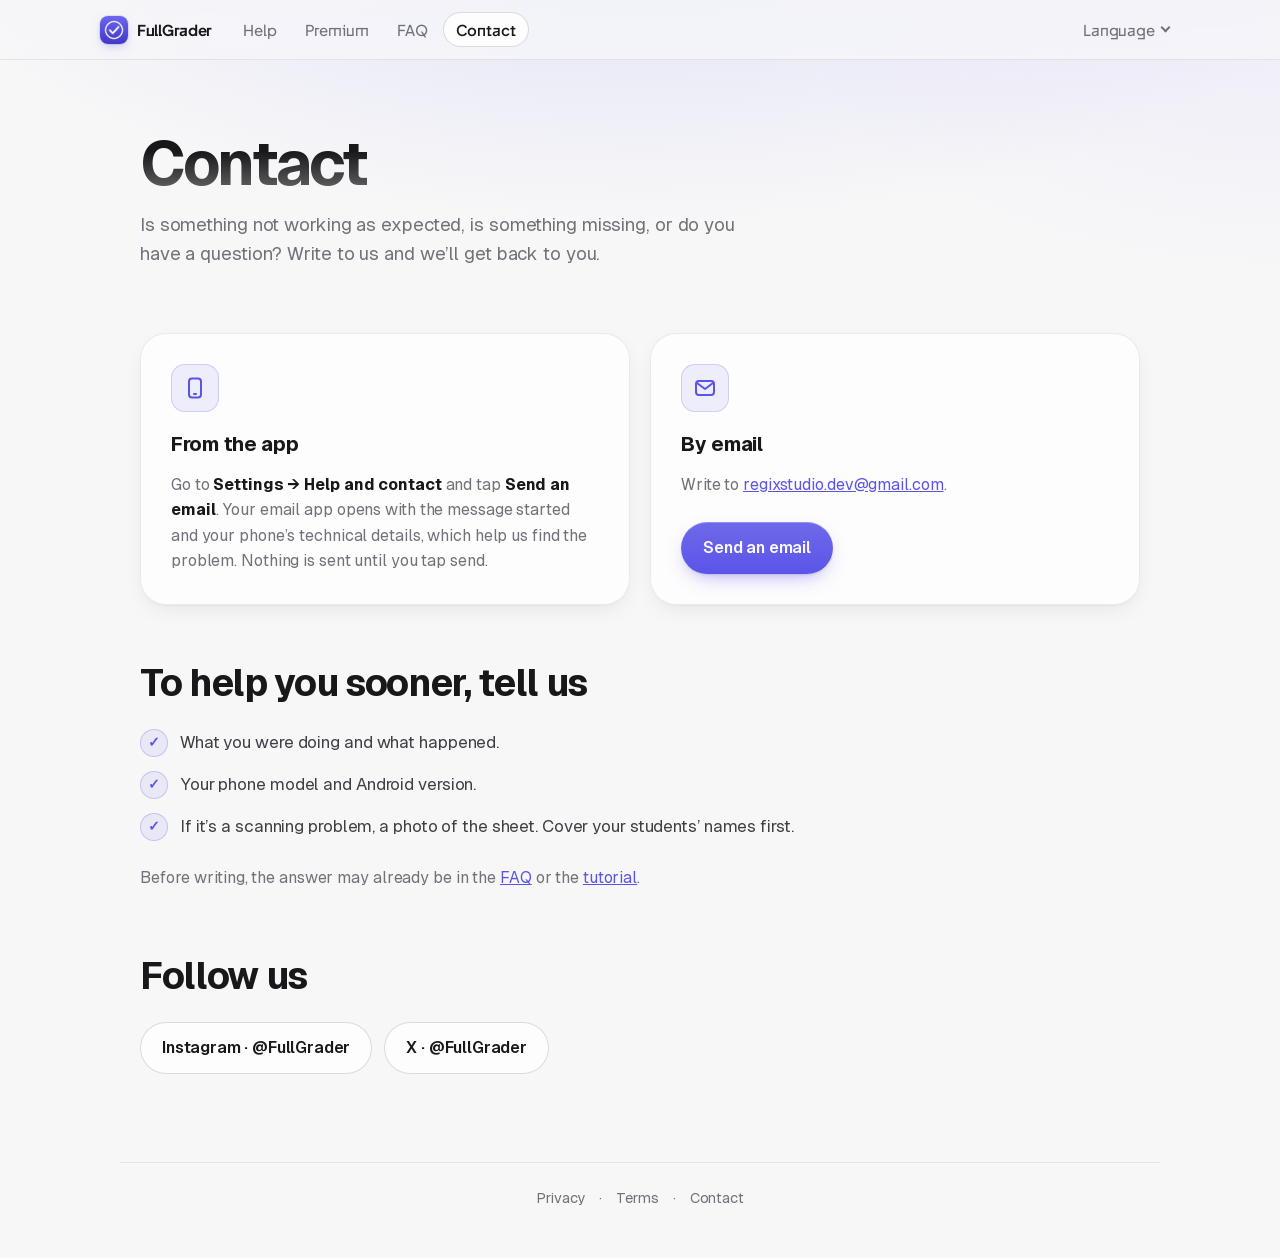
==== contact/index.html @ a2c00b46 "Barra: páginas visibles y Menú en móvil Co-Authored-By: Claude Opus 5.5 <noreply@anthropic.com> Clau" ====
<!DOCTYPE html>
<html lang="es">
<head>
<meta charset="utf-8">
<meta http-equiv="Content-Security-Policy" content="default-src 'self'; script-src 'self' 'unsafe-inline' https://static.cloudflareinsights.com; connect-src 'self' https://cloudflareinsights.com; img-src 'self' data:; style-src 'self' 'unsafe-inline'; font-src 'self'; object-src 'none'; base-uri 'self'; form-action 'none'">
<meta name="referrer" content="strict-origin-when-cross-origin">
<meta name="viewport" content="width=device-width, initial-scale=1">
<title>Contacto · FullGrader</title>
<meta name="description" content="Cómo contactar con FullGrader para dudas, problemas o sugerencias.">
<link rel="icon" href="../favicon.ico" sizes="16x16 32x32">
<link rel="icon" href="../favicon-96.png" type="image/png" sizes="96x96">
<link rel="icon" href="../favicon-192.png" type="image/png" sizes="192x192">
<link rel="apple-touch-icon" href="../icon.png">
<link rel="stylesheet" href="../topbar.css">
<link rel="stylesheet" href="../site.css">
<link rel="stylesheet" href="../page.css">
<link rel="stylesheet" href="../ds.css?v=20261023d">
</head>
<body data-page="contact" data-root="../">
<div class="topbar">
  <div class="topbar-row">
    <a class="brand" href="/" data-back><img src="../icon.png" alt="" width="28" height="28"><span class="brand-name">FullGrader</span></a>
    <label class="tb-seg tb-lang"><span data-pageword>Contacto</span><span class="tb-arrow" aria-hidden="true"></span><select id="pageSelect" aria-label="Páginas"></select></label>
    <label class="tb-seg tb-lang"><span data-langword>Idioma</span><span class="tb-arrow" aria-hidden="true"></span><select id="langSelect" aria-label="Idioma"><option value="es">Español</option><option value="ca">Català</option><option value="gl">Galego</option><option value="eu">Euskara</option><option value="en">English</option><option value="de">Deutsch</option><option value="fr">Français</option><option value="it">Italiano</option><option value="pt">Português</option></select></label>
  </div>
</div>
<main>
  <div data-lang="es">
    <section class="band"><h1>Contacto</h1><p class="sub">¿Algo no funciona como esperabas, echas en falta alguna cosa o tienes una duda? Escríbenos y te contestamos.</p></section>
    <div class="ways">
      <div class="way"><span class="ico"><svg width="24" height="24" viewBox="0 0 24 24" fill="none" stroke="currentColor" stroke-width="2" stroke-linecap="round" stroke-linejoin="round"><rect x="6" y="2.5" width="12" height="19" rx="3"/><path d="M11 18h2"/></svg></span><h3>Desde la app</h3><p>Ve a <b>Ajustes → Ayuda y contacto</b> y toca <b>Escribir un correo</b>. Se abre tu correo con el mensaje empezado y con los datos técnicos de tu móvil, que nos ayudan a encontrar el problema. No se envía nada hasta que tú le des a enviar.</p></div>
      <div class="way"><span class="ico"><svg width="24" height="24" viewBox="0 0 24 24" fill="none" stroke="currentColor" stroke-width="2" stroke-linecap="round" stroke-linejoin="round"><rect x="3" y="5" width="18" height="14" rx="3"/><path d="m4 7 8 6 8-6"/></svg></span><h3>Por correo</h3><p>Escríbenos a <a href="mailto:regixstudio.dev@gmail.com">regixstudio.dev@gmail.com</a>.</p><a class="btn" href="mailto:regixstudio.dev@gmail.com">Escribir un correo</a></div>
    </div>
    <section><h2 class="s-h2">Para ayudarte antes, cuéntanos</h2><ul class="checklist"><li><span>Qué estabas haciendo y qué ha pasado.</span></li><li><span>El modelo de tu móvil y la versión de Android.</span></li><li><span>Si es un problema al escanear, una foto de la hoja. Tapa antes los nombres de tus alumnos.</span></li></ul><p class="note">Antes de escribir, puede que la respuesta ya esté en las <a href="../faq/">preguntas frecuentes</a> o en el <a href="../help/">tutorial</a>.</p></section>
    <section><h2 class="s-h2">Síguenos en redes</h2>
    <div class="social"><a class="btn ghost" href="https://www.instagram.com/FullGrader/" target="_blank" rel="noopener">Instagram · @FullGrader</a><a class="btn ghost" href="https://x.com/FullGrader" target="_blank" rel="noopener">X · @FullGrader</a></div></section>
  </div>
  <div data-lang="ca" hidden>
    <section class="band"><h1>Contacte</h1><p class="sub">Alguna cosa no funciona com esperaves, trobes a faltar alguna funció o tens un dubte? Escriu-nos i et contestarem.</p></section>
    <div class="ways">
      <div class="way"><span class="ico"><svg width="24" height="24" viewBox="0 0 24 24" fill="none" stroke="currentColor" stroke-width="2" stroke-linecap="round" stroke-linejoin="round"><rect x="6" y="2.5" width="12" height="19" rx="3"/><path d="M11 18h2"/></svg></span><h3>Des de l’app</h3><p>Ves a <b>Ajustos → Ajuda i contacte</b> i toca <b>Escriu-nos un correu</b>. S’obre el teu correu amb el missatge començat i amb les dades tècniques del mòbil, que ens ajuden a trobar el problema. No s’envia res fins que tu li donis a enviar.</p></div>
      <div class="way"><span class="ico"><svg width="24" height="24" viewBox="0 0 24 24" fill="none" stroke="currentColor" stroke-width="2" stroke-linecap="round" stroke-linejoin="round"><rect x="3" y="5" width="18" height="14" rx="3"/><path d="m4 7 8 6 8-6"/></svg></span><h3>Per correu</h3><p>Escriu-nos a <a href="mailto:regixstudio.dev@gmail.com">regixstudio.dev@gmail.com</a>.</p><a class="btn" href="mailto:regixstudio.dev@gmail.com">Escriu-nos un correu</a></div>
    </div>
    <section><h2 class="s-h2">Per ajudar-te abans, explica’ns</h2><ul class="checklist"><li><span>Què estaves fent i què ha passat.</span></li><li><span>El model del mòbil i la versió d’Android.</span></li><li><span>Si és un problema en escanejar, una foto del full. Abans, tapa els noms dels alumnes.</span></li></ul><p class="note">Abans d’escriure, potser la resposta ja és a les <a href="../faq/">preguntes freqüents</a> o al <a href="../help/">tutorial</a>.</p></section>
    <section><h2 class="s-h2">Segueix-nos a les xarxes</h2>
    <div class="social"><a class="btn ghost" href="https://www.instagram.com/FullGrader/" target="_blank" rel="noopener">Instagram · @FullGrader</a><a class="btn ghost" href="https://x.com/FullGrader" target="_blank" rel="noopener">X · @FullGrader</a></div></section>
  </div>
  <div data-lang="gl" hidden>
    <section class="band"><h1>Contacto</h1><p class="sub">Algo non funciona como esperabas, botas en falta algunha cousa ou tes unha dúbida? Escríbenos e contestámosche.</p></section>
    <div class="ways">
      <div class="way"><span class="ico"><svg width="24" height="24" viewBox="0 0 24 24" fill="none" stroke="currentColor" stroke-width="2" stroke-linecap="round" stroke-linejoin="round"><rect x="6" y="2.5" width="12" height="19" rx="3"/><path d="M11 18h2"/></svg></span><h3>Desde a app</h3><p>Vai a <b>Axustes → Axuda e contacto</b> e toca <b>Escribir un correo</b>. Ábrese o teu correo coa mensaxe comezada e cos datos técnicos do teu móbil, que nos axudan a atopar o problema. Non se envía nada ata que ti lle deas a enviar.</p></div>
      <div class="way"><span class="ico"><svg width="24" height="24" viewBox="0 0 24 24" fill="none" stroke="currentColor" stroke-width="2" stroke-linecap="round" stroke-linejoin="round"><rect x="3" y="5" width="18" height="14" rx="3"/><path d="m4 7 8 6 8-6"/></svg></span><h3>Por correo</h3><p>Escríbenos a <a href="mailto:regixstudio.dev@gmail.com">regixstudio.dev@gmail.com</a>.</p><a class="btn" href="mailto:regixstudio.dev@gmail.com">Escribir un correo</a></div>
    </div>
    <section><h2 class="s-h2">Para axudarche antes, cóntanos</h2><ul class="checklist"><li><span>Que estabas facendo e que pasou.</span></li><li><span>O modelo do teu móbil e a versión de Android.</span></li><li><span>Se é un problema ao escanear, unha foto da folla. Tapa antes os nomes do teu alumnado.</span></li></ul><p class="note">Antes de escribir, quizais a resposta xa estea nas <a href="../faq/">preguntas frecuentes</a> ou no <a href="../help/">titorial</a>.</p></section>
    <section><h2 class="s-h2">Síguenos nas redes</h2>
    <div class="social"><a class="btn ghost" href="https://www.instagram.com/FullGrader/" target="_blank" rel="noopener">Instagram · @FullGrader</a><a class="btn ghost" href="https://x.com/FullGrader" target="_blank" rel="noopener">X · @FullGrader</a></div></section>
  </div>
  <div data-lang="eu" hidden>
    <section class="band"><h1>Harremanetarako</h1><p class="sub">Zerbait ez dabil espero bezala, zerbait faltan botatzen duzu edo zalantzaren bat duzu? Idatzi iezaguzu eta erantzungo dizugu.</p></section>
    <div class="ways">
      <div class="way"><span class="ico"><svg width="24" height="24" viewBox="0 0 24 24" fill="none" stroke="currentColor" stroke-width="2" stroke-linecap="round" stroke-linejoin="round"><rect x="6" y="2.5" width="12" height="19" rx="3"/><path d="M11 18h2"/></svg></span><h3>Aplikaziotik</h3><p>Joan <b>Ezarpenak → Laguntza eta harremana</b> atalera eta sakatu <b>Mezua idatzi</b>. Zure posta irekiko da, mezua hasita eta zure mugikorraren datu teknikoekin, arazoa aurkitzen laguntzen digutenak. Ez da ezer bidaltzen zuk bidali sakatu arte.</p></div>
      <div class="way"><span class="ico"><svg width="24" height="24" viewBox="0 0 24 24" fill="none" stroke="currentColor" stroke-width="2" stroke-linecap="round" stroke-linejoin="round"><rect x="3" y="5" width="18" height="14" rx="3"/><path d="m4 7 8 6 8-6"/></svg></span><h3>Posta bidez</h3><p>Idatzi helbide honetara: <a href="mailto:regixstudio.dev@gmail.com">regixstudio.dev@gmail.com</a>.</p><a class="btn" href="mailto:regixstudio.dev@gmail.com">Mezua idatzi</a></div>
    </div>
    <section><h2 class="s-h2">Lehenago laguntzeko, kontaiguzu</h2><ul class="checklist"><li><span>Zer egiten ari zinen eta zer gertatu den.</span></li><li><span>Zure mugikorraren modeloa eta Android bertsioa.</span></li><li><span>Eskaneatzean gertatzen bada, orriaren argazki bat. Aurretik, estali ikasleen izenak.</span></li></ul><p class="note">Idatzi aurretik, agian erantzuna <a href="../faq/">ohiko galderetan</a> edo <a href="../help/">tutorialean</a> dago jada.</p></section>
    <section><h2 class="s-h2">Jarraitu gaitzazu sareetan</h2>
    <div class="social"><a class="btn ghost" href="https://www.instagram.com/FullGrader/" target="_blank" rel="noopener">Instagram · @FullGrader</a><a class="btn ghost" href="https://x.com/FullGrader" target="_blank" rel="noopener">X · @FullGrader</a></div></section>
  </div>
  <div data-lang="en" hidden>
    <section class="band"><h1>Contact</h1><p class="sub">Is something not working as expected, is something missing, or do you have a question? Write to us and we’ll get back to you.</p></section>
    <div class="ways">
      <div class="way"><span class="ico"><svg width="24" height="24" viewBox="0 0 24 24" fill="none" stroke="currentColor" stroke-width="2" stroke-linecap="round" stroke-linejoin="round"><rect x="6" y="2.5" width="12" height="19" rx="3"/><path d="M11 18h2"/></svg></span><h3>From the app</h3><p>Go to <b>Settings → Help and contact</b> and tap <b>Send an email</b>. Your email app opens with the message started and your phone’s technical details, which help us find the problem. Nothing is sent until you tap send.</p></div>
      <div class="way"><span class="ico"><svg width="24" height="24" viewBox="0 0 24 24" fill="none" stroke="currentColor" stroke-width="2" stroke-linecap="round" stroke-linejoin="round"><rect x="3" y="5" width="18" height="14" rx="3"/><path d="m4 7 8 6 8-6"/></svg></span><h3>By email</h3><p>Write to <a href="mailto:regixstudio.dev@gmail.com">regixstudio.dev@gmail.com</a>.</p><a class="btn" href="mailto:regixstudio.dev@gmail.com">Send an email</a></div>
    </div>
    <section><h2 class="s-h2">To help you sooner, tell us</h2><ul class="checklist"><li><span>What you were doing and what happened.</span></li><li><span>Your phone model and Android version.</span></li><li><span>If it’s a scanning problem, a photo of the sheet. Cover your students’ names first.</span></li></ul><p class="note">Before writing, the answer may already be in the <a href="../faq/">FAQ</a> or the <a href="../help/">tutorial</a>.</p></section>
    <section><h2 class="s-h2">Follow us</h2>
    <div class="social"><a class="btn ghost" href="https://www.instagram.com/FullGrader/" target="_blank" rel="noopener">Instagram · @FullGrader</a><a class="btn ghost" href="https://x.com/FullGrader" target="_blank" rel="noopener">X · @FullGrader</a></div></section>
  </div>
  <div data-lang="de" hidden>
    <section class="band"><h1>Kontakt</h1><p class="sub">Funktioniert etwas nicht wie erwartet, fehlt dir etwas oder hast du eine Frage? Schreib uns, wir antworten dir.</p></section>
    <div class="ways">
      <div class="way"><span class="ico"><svg width="24" height="24" viewBox="0 0 24 24" fill="none" stroke="currentColor" stroke-width="2" stroke-linecap="round" stroke-linejoin="round"><rect x="6" y="2.5" width="12" height="19" rx="3"/><path d="M11 18h2"/></svg></span><h3>Aus der App</h3><p>Gehe zu <b>Einstellungen → Hilfe und Kontakt</b> und tippe auf <b>E-Mail senden</b>. Deine Mail-App öffnet sich mit einer begonnenen Nachricht und den technischen Daten deines Handys, die uns bei der Fehlersuche helfen. Es wird nichts gesendet, bevor du selbst auf Senden tippst.</p></div>
      <div class="way"><span class="ico"><svg width="24" height="24" viewBox="0 0 24 24" fill="none" stroke="currentColor" stroke-width="2" stroke-linecap="round" stroke-linejoin="round"><rect x="3" y="5" width="18" height="14" rx="3"/><path d="m4 7 8 6 8-6"/></svg></span><h3>Per E-Mail</h3><p>Schreib an <a href="mailto:regixstudio.dev@gmail.com">regixstudio.dev@gmail.com</a>.</p><a class="btn" href="mailto:regixstudio.dev@gmail.com">E-Mail senden</a></div>
    </div>
    <section><h2 class="s-h2">Damit wir schneller helfen können, schreib uns</h2><ul class="checklist"><li><span>Was du gerade gemacht hast und was passiert ist.</span></li><li><span>Dein Handymodell und die Android-Version.</span></li><li><span>Bei Problemen beim Scannen ein Foto des Bogens. Decke vorher die Namen deiner Schüler/innen ab.</span></li></ul><p class="note">Vielleicht steht die Antwort schon in den <a href="../faq/">häufigen Fragen</a> oder in der <a href="../help/">Anleitung</a>.</p></section>
    <section><h2 class="s-h2">Folge uns</h2>
    <div class="social"><a class="btn ghost" href="https://www.instagram.com/FullGrader/" target="_blank" rel="noopener">Instagram · @FullGrader</a><a class="btn ghost" href="https://x.com/FullGrader" target="_blank" rel="noopener">X · @FullGrader</a></div></section>
  </div>
  <div data-lang="fr" hidden>
    <section class="band"><h1>Contact</h1><p class="sub">Quelque chose ne fonctionne pas comme prévu, il vous manque une fonction ou vous avez une question ? Écrivez-nous, nous vous répondrons.</p></section>
    <div class="ways">
      <div class="way"><span class="ico"><svg width="24" height="24" viewBox="0 0 24 24" fill="none" stroke="currentColor" stroke-width="2" stroke-linecap="round" stroke-linejoin="round"><rect x="6" y="2.5" width="12" height="19" rx="3"/><path d="M11 18h2"/></svg></span><h3>Depuis l’app</h3><p>Allez dans <b>Réglages → Aide et contact</b> et touchez <b>Envoyer un e-mail</b>. Votre messagerie s’ouvre avec le message commencé et les informations techniques de votre téléphone, qui nous aident à trouver le problème. Rien n’est envoyé tant que vous ne touchez pas Envoyer.</p></div>
      <div class="way"><span class="ico"><svg width="24" height="24" viewBox="0 0 24 24" fill="none" stroke="currentColor" stroke-width="2" stroke-linecap="round" stroke-linejoin="round"><rect x="3" y="5" width="18" height="14" rx="3"/><path d="m4 7 8 6 8-6"/></svg></span><h3>Par e-mail</h3><p>Écrivez à <a href="mailto:regixstudio.dev@gmail.com">regixstudio.dev@gmail.com</a>.</p><a class="btn" href="mailto:regixstudio.dev@gmail.com">Envoyer un e-mail</a></div>
    </div>
    <section><h2 class="s-h2">Pour vous aider plus vite, indiquez-nous</h2><ul class="checklist"><li><span>Ce que vous faisiez et ce qui s’est passé.</span></li><li><span>Le modèle de votre téléphone et la version d’Android.</span></li><li><span>S’il s’agit d’un problème de scan, une photo de la feuille. Masquez d’abord les noms de vos élèves.</span></li></ul><p class="note">Avant d’écrire, la réponse se trouve peut-être déjà dans les <a href="../faq/">questions fréquentes</a> ou le <a href="../help/">tutoriel</a>.</p></section>
    <section><h2 class="s-h2">Suivez-nous</h2>
    <div class="social"><a class="btn ghost" href="https://www.instagram.com/FullGrader/" target="_blank" rel="noopener">Instagram · @FullGrader</a><a class="btn ghost" href="https://x.com/FullGrader" target="_blank" rel="noopener">X · @FullGrader</a></div></section>
  </div>
  <div data-lang="it" hidden>
    <section class="band"><h1>Contatti</h1><p class="sub">Qualcosa non funziona come previsto, ti manca qualcosa o hai un dubbio? Scrivici e ti risponderemo.</p></section>
    <div class="ways">
      <div class="way"><span class="ico"><svg width="24" height="24" viewBox="0 0 24 24" fill="none" stroke="currentColor" stroke-width="2" stroke-linecap="round" stroke-linejoin="round"><rect x="6" y="2.5" width="12" height="19" rx="3"/><path d="M11 18h2"/></svg></span><h3>Dall’app</h3><p>Vai su <b>Impostazioni → Aiuto e contatti</b> e tocca <b>Invia un’email</b>. Si apre la tua email con il messaggio già iniziato e i dati tecnici del telefono, che ci aiutano a trovare il problema. Non viene inviato nulla finché non tocchi Invia.</p></div>
      <div class="way"><span class="ico"><svg width="24" height="24" viewBox="0 0 24 24" fill="none" stroke="currentColor" stroke-width="2" stroke-linecap="round" stroke-linejoin="round"><rect x="3" y="5" width="18" height="14" rx="3"/><path d="m4 7 8 6 8-6"/></svg></span><h3>Per email</h3><p>Scrivi a <a href="mailto:regixstudio.dev@gmail.com">regixstudio.dev@gmail.com</a>.</p><a class="btn" href="mailto:regixstudio.dev@gmail.com">Invia un’email</a></div>
    </div>
    <section><h2 class="s-h2">Per aiutarti prima, raccontaci</h2><ul class="checklist"><li><span>Cosa stavi facendo e cosa è successo.</span></li><li><span>Il modello del telefono e la versione di Android.</span></li><li><span>Se è un problema di scansione, una foto del foglio. Prima copri i nomi dei tuoi studenti.</span></li></ul><p class="note">Prima di scrivere, forse la risposta è già nelle <a href="../faq/">domande frequenti</a> o nella <a href="../help/">guida</a>.</p></section>
    <section><h2 class="s-h2">Seguici</h2>
    <div class="social"><a class="btn ghost" href="https://www.instagram.com/FullGrader/" target="_blank" rel="noopener">Instagram · @FullGrader</a><a class="btn ghost" href="https://x.com/FullGrader" target="_blank" rel="noopener">X · @FullGrader</a></div></section>
  </div>
  <div data-lang="pt" hidden>
    <section class="band"><h1>Contacto</h1><p class="sub">Algo não funciona como esperava, sente falta de alguma coisa ou tem uma dúvida? Escreva-nos e responderemos.</p></section>
    <div class="ways">
      <div class="way"><span class="ico"><svg width="24" height="24" viewBox="0 0 24 24" fill="none" stroke="currentColor" stroke-width="2" stroke-linecap="round" stroke-linejoin="round"><rect x="6" y="2.5" width="12" height="19" rx="3"/><path d="M11 18h2"/></svg></span><h3>A partir da aplicação</h3><p>Vá a <b>Definições → Ajuda e contacto</b> e toque em <b>Enviar um e-mail</b>. Abre-se o seu e-mail com a mensagem começada e os dados técnicos do telemóvel, que nos ajudam a encontrar o problema. Nada é enviado até tocar em enviar.</p></div>
      <div class="way"><span class="ico"><svg width="24" height="24" viewBox="0 0 24 24" fill="none" stroke="currentColor" stroke-width="2" stroke-linecap="round" stroke-linejoin="round"><rect x="3" y="5" width="18" height="14" rx="3"/><path d="m4 7 8 6 8-6"/></svg></span><h3>Por e-mail</h3><p>Escreva para <a href="mailto:regixstudio.dev@gmail.com">regixstudio.dev@gmail.com</a>.</p><a class="btn" href="mailto:regixstudio.dev@gmail.com">Enviar um e-mail</a></div>
    </div>
    <section><h2 class="s-h2">Para o ajudarmos mais depressa, diga-nos</h2><ul class="checklist"><li><span>O que estava a fazer e o que aconteceu.</span></li><li><span>O modelo do telemóvel e a versão do Android.</span></li><li><span>Se for um problema ao digitalizar, uma fotografia da folha. Tape antes os nomes dos seus alunos.</span></li></ul><p class="note">Antes de escrever, talvez a resposta já esteja nas <a href="../faq/">perguntas frequentes</a> ou no <a href="../help/">tutorial</a>.</p></section>
    <section><h2 class="s-h2">Siga-nos</h2>
    <div class="social"><a class="btn ghost" href="https://www.instagram.com/FullGrader/" target="_blank" rel="noopener">Instagram · @FullGrader</a><a class="btn ghost" href="https://x.com/FullGrader" target="_blank" rel="noopener">X · @FullGrader</a></div></section>
  </div>
</main>
<footer class="site-foot"><a href="../privacy/" data-nav="privacy">Privacidad</a><span aria-hidden="true">·</span><a href="../terms/" data-nav="terms">Condiciones</a><span aria-hidden="true">·</span><a href="../contact/" data-nav="contact">Contacto</a></footer>
<script src="../topbar.js?v=20261023d"></script>
<script>FGBar.simple({"es": "Contacto · FullGrader", "ca": "Contacte · FullGrader", "gl": "Contacto · FullGrader", "eu": "Harremanetarako · FullGrader", "en": "Contact · FullGrader", "de": "Kontakt · FullGrader", "fr": "Contact · FullGrader", "it": "Contatti · FullGrader", "pt": "Contacto · FullGrader"});</script>
<!-- Cloudflare Web Analytics --><script type='module' src='https://static.cloudflareinsights.com/beacon.min.js' data-cf-beacon='{"token": "ecd0814faef9474b99f98e1efa2c1651"}'></script><!-- End Cloudflare Web Analytics -->
</body>
</html>
---- topbar.css ----
/* Barra fija de arriba, común a todas las páginas de fullgrader.app */
:root { --tb-bg: #ffffff; --tb-text: #1a1a1f; --tb-muted: #5a5a68; --tb-border: #e3e3ec; --tb-accent: #4F46E5; }
@media (prefers-color-scheme: dark) {
  :root { --tb-bg: #1c1c24; --tb-text: #f0f0f4; --tb-muted: #a0a0b0; --tb-border: #2c2c38; --tb-accent: #a5a0ff; }
}
.topbar { position: sticky; top: 0; z-index: 20; background: color-mix(in srgb, var(--tb-bg) 88%, transparent); -webkit-backdrop-filter: saturate(1.6) blur(14px); backdrop-filter: saturate(1.6) blur(14px); border-bottom: 1px solid var(--tb-border); padding: 10px 16px; font-family: "Plus Jakarta Sans", -apple-system, BlinkMacSystemFont, "Segoe UI", Roboto, "Helvetica Neue", Arial, sans-serif; line-height: 1.4; }
.topbar-row { max-width: 720px; margin: 0 auto; display: flex; align-items: center; flex-wrap: nowrap; white-space: nowrap; font-size: 17px; }
.topbar .brand { display: inline-flex; align-items: center; gap: 9px; color: var(--tb-text); text-decoration: none; font-weight: 700; letter-spacing: -.01em; flex: none; }
.topbar .brand img { width: 28px; height: 28px; border-radius: 7px; display: block; box-shadow: none; }
.tb-seg { display: inline-flex; align-items: center; gap: 6px; margin-left: 9px; padding-left: 9px; border-left: 1px solid var(--tb-border); color: var(--tb-muted); font-weight: 500; flex: none; }
.tb-lang { position: relative; cursor: pointer; gap: 7px; }
.tb-arrow { flex: none; width: 7px; height: 7px; margin-top: -4px; border-right: 2px solid currentColor; border-bottom: 2px solid currentColor; transform: rotate(45deg); }
/* El desplegable real queda invisible encima de «Idioma ⌄» o «Ayuda ⌄»: al tocarlo se abre la lista. */
.tb-lang select { position: absolute; inset: 0; width: 100%; height: 100%; opacity: 0; cursor: pointer; font-size: 16px; border: 0; margin: 0; }
.tb-lang:hover, .tb-lang:focus-within { color: var(--tb-accent); }
@media (max-width: 400px) { .topbar-row { font-size: 15.5px; } }
/* Si no cabe todo en una línea se oculta el nombre (queda el icono). */
.topbar-row.c1 .brand-name { display: none; }
/* Tipografía de la app (Plus Jakarta Sans, licencia OFL en fonts/OFL.txt), servida desde la propia web */
@font-face { font-family: "Plus Jakarta Sans"; font-style: normal; font-weight: 400; font-display: swap; src: url("fonts/pjs-400Regular.woff2") format("woff2"); }
@font-face { font-family: "Plus Jakarta Sans"; font-style: normal; font-weight: 500; font-display: swap; src: url("fonts/pjs-500Medium.woff2") format("woff2"); }
@font-face { font-family: "Plus Jakarta Sans"; font-style: normal; font-weight: 600; font-display: swap; src: url("fonts/pjs-600SemiBold.woff2") format("woff2"); }
@font-face { font-family: "Plus Jakarta Sans"; font-style: normal; font-weight: 700; font-display: swap; src: url("fonts/pjs-700Bold.woff2") format("woff2"); }
@font-face { font-family: "Plus Jakarta Sans"; font-style: normal; font-weight: 800; font-display: swap; src: url("fonts/pjs-800ExtraBold.woff2") format("woff2"); }
---- site.css ----
/* Sistema de diseño común de fullgrader.app (mismo aire que la portada).
   Lo cargan todas las páginas menos la portada, que lleva su propio estilo. */
:root {
  --s-paper: #ffffff;
  --s-wash: #f3f2ff;
  --s-ink: #17163a;
  --s-text: #23223f;
  --s-muted: #5d5c78;
  --s-accent: #4f46e5;
  --s-line: #e4e3f2;
  --s-phone: #12112a;
  --s-dark: #17163a;
}
@media (prefers-color-scheme: dark) {
  :root {
    --s-paper: #0f0e1f;
    --s-wash: #17162e;
    --s-ink: #f2f1ff;
    --s-text: #e6e5f5;
    --s-muted: #a4a3c0;
    --s-accent: #a5a0ff;
    --s-line: #2a2946;
    --s-phone: #000;
    --s-dark: #1d1c3b;
  }
}

/* Cabecera de página: franja lavanda a todo el ancho */
.band { position: relative; background: var(--s-wash); box-shadow: 0 0 0 100vmax var(--s-wash); clip-path: inset(0 -100vmax); padding: 56px 0 44px; margin-bottom: 40px; }
.band h1 { font-size: clamp(34px, 5vw, 54px); line-height: 1.04; letter-spacing: -.035em; font-weight: 800; color: var(--s-ink); margin: 0; text-wrap: balance; }
.band .kicker { margin: 0 0 12px; font-size: 15px; font-weight: 700; color: var(--s-accent); }
.band .sub { margin: 16px 0 0; font-size: 19px; line-height: 1.55; color: var(--s-muted); max-width: 46ch; }
.band .sub:empty { display: none; }
.band .sub a { color: var(--s-accent); }

/* Cabecera con imagen a la derecha (Premium) */
.band.split { display: grid; grid-template-columns: 1.1fr .9fr; gap: 40px; align-items: center; padding-bottom: 0; }
.band.split .stage { align-self: end; }
.stage { position: relative; display: flex; justify-content: center; }
.phone { position: relative; width: min(290px, 74vw); border-radius: 40px 40px 0 0; background: var(--s-phone); padding: 11px 11px 0; box-shadow: 0 30px 60px -24px rgba(40, 30, 120, .5); }
.phone img { display: block; width: 100%; height: auto; border-radius: 30px 30px 0 0; aspect-ratio: 540 / 760; object-fit: cover; object-position: top; background: #f6f6fb; }

/* Titulares de apartado */
.prose h2, .s-h2 { font-size: clamp(22px, 2.6vw, 28px); line-height: 1.15; letter-spacing: -.025em; font-weight: 800; color: var(--s-ink); }
.prose h3 { color: var(--s-ink); }

/* Franja oscura (un solo uso por página) */
.darkband { background: var(--s-dark); box-shadow: 0 0 0 100vmax var(--s-dark); clip-path: inset(0 -100vmax); color: #e7e6fb; padding: 52px 0; margin: 56px 0 0; }
.darkband h2, .darkband h3 { color: #fff; margin: 0 0 10px; }
.darkband p { margin: 0; color: #cfcdf0; font-size: 17.5px; max-width: 62ch; }

/* Botones */
.btn { display: inline-flex; align-items: center; gap: 10px; padding: 13px 22px; border-radius: 999px; background: var(--s-accent); color: #fff !important; font-weight: 700; text-decoration: none; font-size: 16px; }
.btn:hover { filter: brightness(1.07); }
.btn.ghost { background: transparent; color: var(--s-ink) !important; box-shadow: inset 0 0 0 2px var(--s-line); }

/* Índice lateral (privacidad, condiciones y tutorial en pantallas grandes) */
.aside-toc { position: sticky; top: 76px; align-self: start; max-height: calc(100vh - 96px); overflow: auto; padding-right: 8px; }
.aside-toc p { margin: 0 0 10px; font-weight: 800; font-size: 15px; color: var(--s-ink); }
.aside-toc ol { list-style: none; margin: 0; padding: 0; border-left: 2px solid var(--s-line); }
.aside-toc a { display: block; padding: 6px 0 6px 14px; margin-left: -2px; border-left: 2px solid transparent; color: var(--s-muted); text-decoration: none; font-size: 14.5px; line-height: 1.35; }
.aside-toc a:hover, .aside-toc a.on { color: var(--s-accent); border-left-color: var(--s-accent); }

a:focus-visible, summary:focus-visible, .btn:focus-visible { outline: 3px solid var(--s-accent); outline-offset: 3px; border-radius: 8px; }

@media (max-width: 860px) {
  .band.split { grid-template-columns: 1fr; gap: 28px; }
  .aside-toc { display: none; }
}
@media (max-width: 600px) {
  .band { padding: 40px 0 30px; margin-bottom: 30px; }
  .band .sub { font-size: 17px; }
  .darkband { padding: 40px 0; }
}
html { scroll-padding-top: 76px; }
@media (prefers-color-scheme: dark) { .btn { color: #17163a !important; } }
---- page.css ----
/* Páginas Premium, Preguntas frecuentes y Contacto (usa site.css) */
* { box-sizing: border-box; }
html { -webkit-text-size-adjust: 100%; }
body { margin: 0; background: var(--s-paper); color: var(--s-text); font-family: "Plus Jakarta Sans", -apple-system, BlinkMacSystemFont, "Segoe UI", Roboto, Arial, sans-serif; font-size: 17px; line-height: 1.6; -webkit-font-smoothing: antialiased; }
main { max-width: 1040px; margin: 0 auto; padding: 0 20px 24px; }
a { color: var(--s-accent); }
p { margin: 0 0 12px; }
section + section { margin-top: 64px; }
.narrow { max-width: 760px; }
.center { margin-left: auto; margin-right: auto; }
.s-h2 { margin: 0 0 24px; }

/* ---------- Premium ---------- */
.price { display: flex; flex-wrap: wrap; align-items: center; gap: 18px 28px; margin-top: 28px; }
.price p { margin: 0; font-size: 16px; color: var(--s-muted); max-width: 40ch; }
.price b { color: var(--s-ink); }
.play-badge { display: inline-block; padding: 14px; margin: -14px; line-height: 0; }
.play-badge img { height: 56px; width: auto; display: block; }

.table-wrap { border: 1px solid var(--s-line); border-radius: 20px; overflow: hidden; max-width: 820px; }
.compare { width: 100%; border-collapse: collapse; font-size: 16px; table-layout: fixed; }
.compare col.c1 { width: 52%; } .compare col.c2, .compare col.c3 { width: 24%; }
.compare th, .compare td { padding: 13px 16px; border-bottom: 1px solid var(--s-line); text-align: center; vertical-align: middle; }
.compare tbody tr:last-child th, .compare tbody tr:last-child td { border-bottom: 0; }
.compare th[scope="row"] { text-align: left; font-weight: 500; color: var(--s-text); }
.compare thead th { font-size: 15px; font-weight: 800; color: var(--s-ink); background: var(--s-paper); padding-top: 18px; padding-bottom: 18px; }
.compare thead th:first-child { text-align: left; color: var(--s-muted); font-weight: 600; }
.compare thead th.pcol { color: #fff; background: var(--s-accent); }
.compare td { font-weight: 700; overflow-wrap: anywhere; color: var(--s-ink); }
.compare td:last-child { background: color-mix(in srgb, var(--s-accent) 9%, transparent); }
.compare td small { font-size: 12.5px; font-weight: 500; color: var(--s-muted); white-space: nowrap; }
.compare .inf { font-size: 24px; line-height: 1; color: var(--s-accent); }
.yes { color: var(--s-accent); font-weight: 800; font-size: 19px; }
.no { color: var(--s-muted); opacity: .5; }

.facts { display: grid; grid-template-columns: 1fr 1fr; gap: 36px 48px; max-width: 900px; }
.facts h3 { margin: 0 0 6px; font-size: 18px; color: var(--s-ink); letter-spacing: -.01em; }
.facts p { margin: 0; color: var(--s-muted); font-size: 16px; }
.facts b { color: var(--s-ink); }

.closing { text-align: center; padding: 56px 0 8px; }
.legal { text-align: center; font-size: 12px; color: var(--s-muted); opacity: .85; margin-top: 18px; }

/* ---------- Preguntas frecuentes ---------- */
.faq { border-top: 1px solid var(--s-line); }
.faq details { border-bottom: 1px solid var(--s-line); }
.faq summary { cursor: pointer; list-style: none; padding: 22px 56px 22px 0; font-weight: 700; font-size: 18.5px; line-height: 1.35; color: var(--s-ink); position: relative; letter-spacing: -.01em; -webkit-tap-highlight-color: transparent; }
.faq summary::-webkit-details-marker { display: none; }
.faq summary::before, .faq summary::after { content: ''; position: absolute; right: 12px; top: 50%; width: 16px; height: 2px; margin-top: -1px; background: var(--s-accent); border-radius: 2px; transition: transform .2s; }
.faq summary::after { transform: rotate(90deg); }
.faq details[open] summary::after { transform: rotate(0); }
.faq details p { margin: -6px 0 24px; padding-right: 56px; color: var(--s-muted); font-size: 16.5px; }
.faq details b { color: var(--s-ink); }
.ask { margin-top: 48px; padding: 32px; border-radius: 24px; background: var(--s-wash); display: flex; flex-wrap: wrap; align-items: center; justify-content: space-between; gap: 18px 32px; }
.ask p { margin: 0; font-size: 18px; color: var(--s-ink); font-weight: 600; max-width: 44ch; }

/* ---------- Contacto ---------- */
.ways { display: grid; grid-template-columns: 1fr 1fr; gap: 20px; }
.way { border: 1px solid var(--s-line); border-radius: 24px; padding: 28px; display: flex; flex-direction: column; gap: 12px; }
.way .ico { width: 48px; height: 48px; border-radius: 14px; background: var(--s-wash); display: grid; place-items: center; color: var(--s-accent); }
.way h3 { margin: 4px 0 0; font-size: 20px; color: var(--s-ink); letter-spacing: -.015em; }
.way p { margin: 0; color: var(--s-muted); font-size: 16px; }
.way b { color: var(--s-ink); }
.way .btn { align-self: flex-start; margin-top: auto; }
.checklist { list-style: none; margin: 0; padding: 0; display: grid; gap: 14px; }
.checklist li { display: grid; grid-template-columns: 28px 1fr; gap: 12px; color: var(--s-text); }
.checklist li::before { content: '✓'; width: 28px; height: 28px; border-radius: 50%; background: var(--s-accent); color: #fff; font-weight: 800; font-size: 14px; display: grid; place-items: center; }
.note { color: var(--s-muted); font-size: 16px; margin-top: 24px; }
.social { display: flex; flex-wrap: wrap; gap: 12px; }

.site-foot { max-width: 1040px; margin: 64px auto 0; padding: 24px 20px 48px; border-top: 1px solid var(--s-line); display: flex; flex-wrap: wrap; justify-content: center; gap: 4px 14px; font-size: 14.5px; color: var(--s-muted); }
.site-foot a { color: var(--s-muted); text-decoration: none; }
.site-foot a:hover { color: var(--s-accent); }

@media (max-width: 760px) {
  body { font-size: 16px; }
  section + section { margin-top: 48px; }
  .facts, .ways { grid-template-columns: 1fr; gap: 24px; }
  .compare { font-size: 14px; }
  .compare th, .compare td { padding: 11px 8px; }
  .compare thead th { font-size: 13px; }
  .faq summary { font-size: 17px; padding-right: 44px; }
  .faq details p { padding-right: 0; }
  .ask { padding: 24px; }
}
.ways + section { margin-top: 56px; }
---- ds.css ----
/* =========================================================================
   FullGrader · sistema de diseño 2026
   Se carga el último en todas las páginas: redefine colores, tipografía,
   superficies y microinteracciones sin tocar el contenido ni la lógica.
   ========================================================================= */

@font-face { font-family: "Geist"; font-style: normal; font-weight: 100 900; font-display: swap; src: url("fonts/geist.woff2") format("woff2"); }

:root {
  /* Neutros zinc (sin blanco ni negro puros) */
  --z-bg: #f7f7f8;
  --z-bg-2: #efeff2;
  --z-card: rgba(255, 255, 255, .72);
  --z-card-solid: #fcfcfd;
  --z-text: #18181b;
  --z-text-2: #3f3f46;
  --z-muted: #71717a;
  --z-line: rgba(24, 24, 27, .08);
  --z-line-2: rgba(24, 24, 27, .14);
  --z-accent: #5b54e8;
  --z-accent-2: #8b5cf6;
  --z-accent-soft: rgba(91, 84, 232, .09);
  --z-on-accent: #fafaff;
  --z-glow: rgba(99, 102, 241, .18);
  --z-shadow: 0 1px 2px rgba(24, 24, 27, .04), 0 8px 24px -8px rgba(24, 24, 27, .10);
  --z-shadow-lg: 0 2px 4px rgba(24, 24, 27, .04), 0 24px 60px -18px rgba(40, 32, 120, .28);
  --z-r-sm: 12px;
  --z-r: 18px;
  --z-r-lg: 26px;
  --z-ease: cubic-bezier(.2, .7, .2, 1);

  /* Se reasignan las variables que usa cada página */
  --paper: var(--z-bg); --wash: var(--z-bg-2); --ink: var(--z-text); --text: var(--z-text-2); --muted: var(--z-muted);
  --accent: var(--z-accent); --accent-text: var(--z-accent); --accent-soft: var(--z-accent-soft); --line: var(--z-line);
  --bg: var(--z-bg); --surface: var(--z-card-solid); --border: var(--z-line); --radius: var(--z-r);
  --s-paper: var(--z-bg); --s-wash: transparent; --s-ink: var(--z-text); --s-text: var(--z-text-2); --s-muted: var(--z-muted);
  --s-accent: var(--z-accent); --s-line: var(--z-line); --s-dark: #1c1b2e;
  --tb-bg: #f7f7f8; --tb-text: var(--z-text); --tb-muted: var(--z-muted); --tb-border: var(--z-line); --tb-accent: var(--z-accent);
}
@media (prefers-color-scheme: dark) {
  :root {
    --z-bg: #0c0c10;
    --z-bg-2: #141419;
    --z-card: rgba(255, 255, 255, .035);
    --z-card-solid: #141419;
    --z-text: #f4f4f5;
    --z-text-2: #d4d4d8;
    --z-muted: #a1a1aa;
    --z-line: rgba(255, 255, 255, .08);
    --z-line-2: rgba(255, 255, 255, .14);
    --z-accent: #8b85ff;
    --z-accent-2: #b794ff;
    --z-accent-soft: rgba(139, 133, 255, .12);
    --z-on-accent: #0c0c10;
    --z-glow: rgba(124, 118, 255, .22);
    --z-shadow: 0 1px 2px rgba(0, 0, 0, .3), 0 10px 30px -10px rgba(0, 0, 0, .5);
    --z-shadow-lg: 0 2px 4px rgba(0, 0, 0, .3), 0 30px 70px -20px rgba(0, 0, 0, .7);
    --s-dark: #17162a;
    --tb-bg: #0c0c10;
  }
}

/* ---------- Base ---------- */
html { scroll-padding-top: 84px; scroll-behavior: smooth; }
@media (prefers-reduced-motion: reduce) { html { scroll-behavior: auto; } *, *::before, *::after { transition: none !important; animation: none !important; } }
body {
  font-family: "Geist", "Plus Jakarta Sans", -apple-system, BlinkMacSystemFont, "Segoe UI", Roboto, Arial, sans-serif !important;
  background:
    radial-gradient(1100px 520px at 50% -140px, var(--z-glow), transparent 70%),
    radial-gradient(700px 400px at 100% 0, rgba(139, 92, 246, .07), transparent 70%),
    var(--z-bg) !important;
  background-repeat: no-repeat !important;
  color: var(--z-text-2) !important;
  font-feature-settings: "ss01", "cv11";
  letter-spacing: -.006em;
}
::selection { background: var(--z-accent-soft); }
a { transition: color .18s var(--z-ease), opacity .18s var(--z-ease); }
h1, h2, h3, .band h1, .hero h1 { font-family: inherit; letter-spacing: -.035em; }
:focus-visible { outline: 2px solid var(--z-accent) !important; outline-offset: 3px !important; border-radius: 10px; }

/* ---------- Barra superior: cristal ---------- */
.topbar {
  background: color-mix(in srgb, var(--z-bg) 72%, transparent) !important;
  -webkit-backdrop-filter: saturate(180%) blur(18px) !important; backdrop-filter: saturate(180%) blur(18px) !important;
  border-bottom: 1px solid var(--z-line) !important;
  padding: 12px 20px !important;
}
.topbar-row { max-width: 1080px !important; font-size: 15px !important; }
.topbar .brand { font-weight: 650 !important; letter-spacing: -.02em !important; }
.topbar .brand img { border-radius: 8px !important; box-shadow: 0 0 0 1px var(--z-line), 0 4px 12px -4px rgba(91, 84, 232, .5) !important; }
.tb-seg { border-left-color: var(--z-line-2) !important; }
.tb-lang { padding: 6px 10px; margin-left: 6px !important; border: 1px solid transparent; border-radius: 999px; transition: background .18s var(--z-ease), border-color .18s var(--z-ease), color .18s var(--z-ease); }
.tb-seg.tb-lang { border-left: 1px solid transparent !important; padding-left: 10px !important; }
.tb-lang:hover, .tb-lang:focus-within { background: var(--z-card); border-color: var(--z-line); color: var(--z-text) !important; }

/* ---------- Botones ---------- */
.btn {
  background: linear-gradient(180deg, color-mix(in srgb, var(--z-accent) 88%, #fff), var(--z-accent)) !important;
  color: var(--z-on-accent) !important; border-radius: 999px !important; font-weight: 600 !important; letter-spacing: -.01em;
  box-shadow: inset 0 1px 0 rgba(255, 255, 255, .25), 0 1px 2px rgba(24, 24, 27, .1), 0 8px 20px -8px rgba(91, 84, 232, .55) !important;
  transition: transform .18s var(--z-ease), box-shadow .18s var(--z-ease), filter .18s var(--z-ease) !important;
}
.btn:hover { transform: translateY(-1px); filter: brightness(1.06); box-shadow: inset 0 1px 0 rgba(255, 255, 255, .25), 0 2px 4px rgba(24, 24, 27, .1), 0 14px 28px -10px rgba(91, 84, 232, .6) !important; }
.btn:active { transform: translateY(0); }
.btn.ghost { background: var(--z-card) !important; color: var(--z-text) !important; box-shadow: inset 0 0 0 1px var(--z-line-2) !important; -webkit-backdrop-filter: blur(10px); backdrop-filter: blur(10px); }
.btn.ghost:hover { box-shadow: inset 0 0 0 1px var(--z-accent), 0 8px 20px -12px rgba(91, 84, 232, .5) !important; }
.play-badge { transition: transform .18s var(--z-ease), filter .18s var(--z-ease); border-radius: 12px; }
.play-badge:hover { transform: translateY(-2px); filter: drop-shadow(0 10px 18px rgba(24, 24, 27, .22)); }

/* Superficie de tarjeta reutilizable */
.glass, .tile, .way, .ask, .table-wrap, .toc, .section, .faq details, .doc-card {
  background: var(--z-card) !important;
  border: 1px solid var(--z-line) !important;
  -webkit-backdrop-filter: blur(14px) saturate(140%); backdrop-filter: blur(14px) saturate(140%);
  box-shadow: var(--z-shadow);
}

/* =========================================================================
   PORTADA
   ========================================================================= */
.wrap { max-width: 1120px !important; padding: 0 24px !important; }
.hero { padding: 72px 0 88px !important; gap: 56px !important; }
.hero h1 {
  font-size: clamp(38px, 5.6vw, 68px) !important; line-height: 1.02 !important; font-weight: 700 !important; letter-spacing: -.045em !important;
  background: linear-gradient(180deg, var(--z-text) 30%, color-mix(in srgb, var(--z-text) 62%, var(--z-bg))); -webkit-background-clip: text; background-clip: text; color: transparent !important;
}
.hero .lead { font-size: 19px !important; color: var(--z-muted) !important; line-height: 1.55; }
.textlinks a { color: var(--z-text-2) !important; padding: 6px 12px; margin: -6px -12px; border-radius: 999px; transition: background .18s var(--z-ease), color .18s var(--z-ease); }
.textlinks a:hover { background: var(--z-accent-soft); color: var(--z-accent) !important; text-decoration: none !important; }
.textlinks { gap: 8px 24px !important; }
.stage::before {
  inset: 4% 2% 0 6% !important; transform: none !important; border-radius: 50% !important;
  background: radial-gradient(closest-side, var(--z-glow), transparent) !important; filter: blur(10px);
}
.phone { background: #141320 !important; border-radius: 44px !important; padding: 10px !important; box-shadow: 0 0 0 1px rgba(255, 255, 255, .06) inset, var(--z-shadow-lg) !important; }
.phone img { border-radius: 34px !important; }
.grade {
  background: var(--z-card) !important; border: 1px solid var(--z-line-2) !important; color: var(--z-text) !important;
  -webkit-backdrop-filter: blur(16px) saturate(160%); backdrop-filter: blur(16px) saturate(160%);
  box-shadow: var(--z-shadow-lg) !important; border-radius: 18px !important; font-weight: 650 !important;
}

/* Sección de pasos en bento */
.how { background: transparent !important; padding: 24px 0 40px !important; }
.how h2, .home-h2 { font-size: clamp(28px, 3.8vw, 44px) !important; font-weight: 700 !important; letter-spacing: -.04em !important; color: var(--z-text) !important; text-align: left; margin: 0 0 32px !important; }
.bento { display: grid; grid-template-columns: repeat(6, 1fr); gap: 16px; }
.tile { border-radius: var(--z-r-lg); padding: 26px 26px 0; display: flex; flex-direction: column; overflow: hidden; position: relative; transition: transform .25s var(--z-ease), box-shadow .25s var(--z-ease), border-color .25s var(--z-ease); }
.tile:hover { transform: translateY(-3px); box-shadow: var(--z-shadow-lg); border-color: var(--z-line-2) !important; }
.tile.s2 { grid-column: span 2; }
.tile.s3 { grid-column: span 3; }
.tile .num { width: 30px; height: 30px; border-radius: 10px; display: grid; place-items: center; font-weight: 650; font-size: 14px; color: var(--z-accent); background: var(--z-accent-soft); box-shadow: inset 0 0 0 1px color-mix(in srgb, var(--z-accent) 25%, transparent); margin-bottom: 16px; }
.tile p { margin: 0 0 24px; color: var(--z-text-2); font-size: 16px; line-height: 1.55; }
.tile .shot-wrap { margin-top: auto; height: 240px; overflow: hidden; display: flex; justify-content: center; }
.tile .shot-wrap img { width: 78%; max-width: 280px; height: auto; align-self: flex-start; border-radius: 22px 22px 0 0; border: 6px solid #141320; border-bottom: 0; box-shadow: var(--z-shadow); transition: transform .35s var(--z-ease); }
.tile:hover .shot-wrap img { transform: translateY(-6px); }
.tile.s3 .shot-wrap { height: 260px; }
.tile.s3 .shot-wrap img { width: 56%; }

/* Privacidad y Classroom en dos tarjetas */
.duo { display: grid; grid-template-columns: 1.1fr .9fr; gap: 16px; padding: 16px 0 24px; }
.duo .dark {
  border-radius: var(--z-r-lg); padding: 36px; color: #e4e4f0; position: relative; overflow: hidden;
  background: radial-gradient(600px 300px at 0 0, rgba(124, 118, 255, .35), transparent 60%), linear-gradient(160deg, #1d1b36, #121122) !important;
  border: 1px solid rgba(255, 255, 255, .08); box-shadow: var(--z-shadow-lg);
}
.duo .dark h2 { color: #f4f4f5 !important; font-size: clamp(24px, 2.8vw, 32px) !important; font-weight: 700 !important; margin: 18px 0 12px !important; }
.duo .dark p { color: #c4c3dc !important; font-size: 17px; margin: 0; }
.duo .dark .lock { width: 52px; height: 52px; border-radius: 15px; background: rgba(255, 255, 255, .08); box-shadow: inset 0 0 0 1px rgba(255, 255, 255, .12); display: grid; place-items: center; }
.duo .light { border-radius: var(--z-r-lg); padding: 36px; }
.duo .light h2 { font-size: clamp(20px, 2.2vw, 24px) !important; font-weight: 650 !important; color: var(--z-text) !important; margin: 0 0 12px !important; letter-spacing: -.03em !important; }
.duo .light p { color: var(--z-muted) !important; font-size: 15px; margin: 0 0 10px; }

.closing { padding: 64px 0 16px !important; }
footer { color: var(--z-muted) !important; }

/* =========================================================================
   PÁGINAS INTERIORES
   ========================================================================= */
.band {
  background: transparent !important; box-shadow: none !important; clip-path: none !important;
  padding: 72px 0 40px !important; margin-bottom: 24px !important;
}
.band h1 { font-size: clamp(36px, 5.4vw, 62px) !important; font-weight: 700 !important; letter-spacing: -.045em !important; line-height: 1.02 !important;
  background: linear-gradient(180deg, var(--z-text) 30%, color-mix(in srgb, var(--z-text) 62%, var(--z-bg))); -webkit-background-clip: text; background-clip: text; color: transparent !important; }
.band .kicker { display: inline-flex; padding: 5px 12px; border-radius: 999px; font-size: 13.5px !important; font-weight: 600 !important; color: var(--z-accent) !important; background: var(--z-accent-soft); box-shadow: inset 0 0 0 1px color-mix(in srgb, var(--z-accent) 22%, transparent); margin-bottom: 18px !important; }
.band .sub { color: var(--z-muted) !important; font-size: 18.5px !important; }
.band .lead { border-left: 0 !important; padding: 18px 20px !important; border-radius: var(--z-r); background: var(--z-card); border: 1px solid var(--z-line); box-shadow: var(--z-shadow); -webkit-backdrop-filter: blur(14px); backdrop-filter: blur(14px); font-size: 17px !important; color: var(--z-text-2) !important; }
.band .lead strong { color: var(--z-text); }
.band.split { padding-bottom: 0 !important; }
.band.split .phone { border-radius: 40px 40px 0 0 !important; padding: 10px 10px 0 !important; }
.band.split .phone img { border-radius: 30px 30px 0 0 !important; }
.band.split .stage::before { content: ''; position: absolute; inset: 10% 0 0; background: radial-gradient(closest-side, var(--z-glow), transparent); filter: blur(10px); }

.prose h2, .s-h2, h2 { color: var(--z-text) !important; font-weight: 650 !important; letter-spacing: -.035em !important; }
.prose h2 { font-size: clamp(22px, 2.4vw, 27px) !important; margin-top: 56px !important; }
.prose p, .prose li { color: var(--z-text-2); }
.s-h2 { font-size: clamp(26px, 3.4vw, 38px) !important; font-weight: 700 !important; }

/* Índice lateral */
.aside-toc { top: 92px !important; padding: 18px !important; border-radius: var(--z-r); background: var(--z-card); border: 1px solid var(--z-line); box-shadow: var(--z-shadow); -webkit-backdrop-filter: blur(14px); backdrop-filter: blur(14px); }
.aside-toc ol { border-left: 0 !important; }
.aside-toc a { border-left: 0 !important; margin: 0 !important; padding: 7px 10px !important; border-radius: 10px; transition: background .18s var(--z-ease), color .18s var(--z-ease); }
.aside-toc a:hover { background: var(--z-accent-soft); color: var(--z-accent) !important; }
.doc { gap: 48px !important; grid-template-columns: 240px minmax(0, 740px) !important; }

/* Premium */
.price p { color: var(--z-muted) !important; }
.table-wrap { border-radius: var(--z-r-lg) !important; }
.compare thead th { background: transparent !important; color: var(--z-text) !important; font-weight: 650 !important; }
.compare thead th.pcol { background: linear-gradient(180deg, color-mix(in srgb, var(--z-accent) 88%, #fff), var(--z-accent)) !important; color: var(--z-on-accent) !important; }
.compare th, .compare td { border-bottom-color: var(--z-line) !important; padding-top: 15px !important; padding-bottom: 15px !important; }
.compare tbody tr { transition: background .18s var(--z-ease); }
.compare tbody tr:hover { background: var(--z-accent-soft); }
.compare td:last-child { background: color-mix(in srgb, var(--z-accent) 6%, transparent) !important; }
.facts { gap: 16px !important; max-width: none !important; }
.facts > div { border-radius: var(--z-r); padding: 26px; background: var(--z-card); border: 1px solid var(--z-line); box-shadow: var(--z-shadow); transition: transform .25s var(--z-ease), box-shadow .25s var(--z-ease); }
.facts > div:hover { transform: translateY(-3px); box-shadow: var(--z-shadow-lg); }
.facts h3 { font-weight: 650 !important; letter-spacing: -.02em !important; }
.darkband {
  box-shadow: var(--z-shadow-lg) !important; clip-path: none !important; border-radius: var(--z-r-lg); padding: 40px !important;
  background: radial-gradient(600px 300px at 0 0, rgba(124, 118, 255, .35), transparent 60%), linear-gradient(160deg, #1d1b36, #121122) !important;
  border: 1px solid rgba(255, 255, 255, .08);
}

/* Preguntas frecuentes */
.faq { border-top: 0 !important; display: grid; gap: 10px; }
.faq details { border-radius: var(--z-r) !important; padding: 0 22px; transition: border-color .2s var(--z-ease), box-shadow .2s var(--z-ease); }
.faq details:hover { border-color: var(--z-line-2) !important; }
.faq details[open] { box-shadow: var(--z-shadow-lg); border-color: color-mix(in srgb, var(--z-accent) 30%, transparent) !important; }
.faq summary { font-weight: 600 !important; font-size: 17px !important; padding: 20px 44px 20px 0 !important; }
.faq summary::before, .faq summary::after { right: 2px !important; }
.faq details p { margin-top: -4px !important; padding-right: 0 !important; }
.ask { border-radius: var(--z-r-lg) !important; padding: 32px !important; }

/* Contacto */
.way { border-radius: var(--z-r-lg) !important; padding: 30px !important; transition: transform .25s var(--z-ease), box-shadow .25s var(--z-ease), border-color .25s var(--z-ease); }
.way:hover { transform: translateY(-3px); box-shadow: var(--z-shadow-lg); border-color: var(--z-line-2) !important; }
.way .ico { background: var(--z-accent-soft) !important; box-shadow: inset 0 0 0 1px color-mix(in srgb, var(--z-accent) 22%, transparent); border-radius: 14px !important; }
.checklist li::before { background: var(--z-accent-soft) !important; color: var(--z-accent) !important; box-shadow: inset 0 0 0 1px color-mix(in srgb, var(--z-accent) 25%, transparent); }

/* Tutorial */
.toc { border-radius: var(--z-r) !important; }
.section { border-radius: var(--z-r) !important; margin-bottom: 10px !important; transition: border-color .2s var(--z-ease), box-shadow .2s var(--z-ease); }
.section:hover { border-color: var(--z-line-2) !important; }
.section.open { box-shadow: var(--z-shadow-lg); }
.section-header { padding: 16px 18px !important; }
.section-title { font-weight: 600 !important; letter-spacing: -.015em; color: var(--z-text); }
.section-num::before { border-radius: 10px !important; background: var(--z-accent-soft) !important; color: var(--z-accent) !important; box-shadow: inset 0 0 0 1px color-mix(in srgb, var(--z-accent) 22%, transparent); font-weight: 650 !important; }
.section.open .section-num::before { background: var(--z-accent) !important; color: var(--z-on-accent) !important; }
.section-body { border-top-color: var(--z-line) !important; }
.screenshot-row img { border-radius: 20px !important; border: 1px solid var(--z-line) !important; box-shadow: var(--z-shadow) !important; transition: transform .25s var(--z-ease), box-shadow .25s var(--z-ease); }
.screenshot-row img:hover { transform: translateY(-3px); box-shadow: var(--z-shadow-lg) !important; }
.tip { border-radius: 0 var(--z-r-sm) var(--z-r-sm) 0 !important; }
.social-links a { transition: transform .18s var(--z-ease), border-color .18s var(--z-ease); }
.social-links a:hover { transform: translateY(-1px); border-color: var(--z-accent) !important; }
[data-lang] > main > .toc { box-shadow: var(--z-shadow) !important; padding: 18px !important; background: var(--z-card) !important; border: 1px solid var(--z-line) !important; border-radius: var(--z-r) !important; }
.toc a { border-radius: 8px; transition: color .18s var(--z-ease); }
.toc a:hover { color: var(--z-accent) !important; }
.lightbox { -webkit-backdrop-filter: blur(10px); backdrop-filter: blur(10px); background: rgba(12, 12, 16, .7) !important; }

/* Pie común */
.site-foot { border-top-color: var(--z-line) !important; }

/* ---------- Responsive ---------- */
@media (max-width: 900px) {
  .bento { grid-template-columns: 1fr 1fr; }
  .tile.s2 { grid-column: span 1; }
  .tile.s3 { grid-column: span 2; }
  .duo { grid-template-columns: 1fr; }
}
@media (max-width: 860px) {
  .hero { padding: 44px 0 56px !important; }
  .how h2 { text-align: center; }
  .doc { display: block !important; }
}
@media (max-width: 600px) {
  .wrap { padding: 0 18px !important; }
  .bento { grid-template-columns: 1fr; gap: 12px; }
  .tile.s2, .tile.s3 { grid-column: span 1; }
  .tile { padding: 22px 22px 0; }
  .tile .shot-wrap { height: 200px; }
  .tile.s3 .shot-wrap img, .tile .shot-wrap img { width: 64%; }
  .duo .dark, .duo .light { padding: 26px; }
  .band { padding: 44px 0 24px !important; }
  .darkband { padding: 28px !important; }
  .topbar { padding: 10px 14px !important; }
  .tb-lang { padding: 5px 7px; margin-left: 2px !important; }
}

/* Insignia «App Store · próximamente» junto a la de Google Play.
   No es la insignia oficial de Apple (solo se puede usar cuando la app ya está en el App Store). */
.soon-badge { display: inline-flex; flex-direction: column; justify-content: center; gap: 1px; height: 56px; padding: 0 20px; border-radius: 12px; border: 1.5px dashed color-mix(in srgb, currentColor 35%, transparent); color: #71717a; line-height: 1.1; text-align: left; vertical-align: middle; cursor: default; user-select: none; }
.soon-badge .sb-top { font-size: 11px; font-weight: 700; letter-spacing: .06em; text-transform: uppercase; }
.soon-badge .sb-name { font-size: 20px; font-weight: 700; letter-spacing: -.01em; color: #3f3f46; }
@media (prefers-color-scheme: dark) { .soon-badge { color: #a1a1aa; } .soon-badge .sb-name { color: #e4e4e7; } }
.darkband .soon-badge, .dark .soon-badge { color: #a1a1aa; }
@media (max-width: 600px) { .price { column-gap: 14px; } .soon-badge { padding: 0 14px; } .soon-badge .sb-name { font-size: 18px; } }
.play-badge { vertical-align: middle; }
.closing .soon-badge { margin-left: 14px; }

/* ---------- Demo animada del móvil (portada) ---------- */
.demo .screens { position: relative; overflow: hidden; border-radius: 34px; aspect-ratio: 540 / 1168; background: #f6f6fb; }
.demo .scr { position: absolute; inset: 0; width: 100%; height: 100% !important; object-fit: cover; border-radius: 0 !important; opacity: 0; transform: translateY(14px) scale(.985); transition: opacity .55s var(--z-ease, ease), transform .7s var(--z-ease, ease); }
.demo .scr.on { opacity: 1; transform: none; }
.demo .scanline, .demo .tap, .demo .flash { position: absolute; pointer-events: none; opacity: 0; }
.demo .scanline { left: 9%; right: 9%; height: 3px; top: 16%; border-radius: 3px; background: linear-gradient(90deg, transparent, #7c74ff, transparent); box-shadow: 0 0 18px 4px rgba(124, 116, 255, .55); }
.demo .tap { left: 50%; top: 80.5%; width: 64px; height: 64px; margin: -32px 0 0 -32px; border-radius: 50%; border: 3px solid #fff; }
.demo .flash { inset: 0; background: #fff; }
[data-step="0"] .demo.run .scanline { animation: fg-scan 2.1s ease-in-out .2s 1 both; }
[data-step="0"] .demo.run .tap { animation: fg-tap .6s ease-out 2.45s 1 forwards; }
[data-step="0"] .demo.run .flash { animation: fg-flash .45s ease-out 2.75s 1 forwards; }
@keyframes fg-scan { 0% { top: 16%; opacity: 0 } 10% { opacity: 1 } 50% { top: 72% } 90% { opacity: 1 } 100% { top: 16%; opacity: 0 } }
@keyframes fg-tap { 0% { transform: scale(.6); opacity: .9 } 100% { transform: scale(1.6); opacity: 0 } }
@keyframes fg-flash { 0% { opacity: .85 } 100% { opacity: 0 } }
.stage .grade { transition: opacity .35s ease, transform .45s cubic-bezier(.2, 1.4, .4, 1); }
.stage:not([data-step="1"]) .grade { opacity: 0; transform: scale(.7) translateY(8px); }
.stage[data-step="1"] .grade { opacity: 1; transform: none; transition-delay: .35s; }
.stage { flex-direction: column; align-items: center; }
.demo-steps { position: relative; display: flex; gap: 6px; margin-top: 18px; padding: 5px; border-radius: 999px; background: var(--z-card, #fff); border: 1px solid var(--z-line-2, #e4e4e7); box-shadow: var(--z-shadow-sm, none); }
.demo-steps button { appearance: none; border: 0; background: transparent; font: inherit; font-size: 13px; font-weight: 700; color: #71717a; padding: 7px 12px; border-radius: 999px; cursor: pointer; transition: background .25s, color .25s; }
.demo-steps button[aria-pressed="true"] { background: var(--z-accent, #4f46e5); color: #fff; }
.demo-steps button:focus-visible { outline: 2px solid var(--z-accent, #4f46e5); outline-offset: 2px; }
@media (prefers-color-scheme: dark) { .demo-steps button { color: #a1a1aa; } }
@media (max-width: 400px) { .demo-steps button { font-size: 12px; padding: 6px 9px; } }
@media (prefers-reduced-motion: reduce) { .demo .scr { transition: none; } }

/* ---------- Barra: enlaces a las páginas ---------- */
.tb-links { display: flex; align-items: center; gap: 2px; margin-left: 18px; flex: none; }
.tb-links a { padding: 6px 12px; border-radius: 999px; border: 1px solid transparent; color: var(--z-muted, #71717a); text-decoration: none; font-weight: 500; transition: background .18s, color .18s, border-color .18s; }
.tb-links a:hover { color: var(--z-text); background: var(--z-card); border-color: var(--z-line); }
.tb-links a[aria-current="page"] { color: var(--z-text); background: var(--z-card); border-color: var(--z-line-2, var(--z-line)); font-weight: 600; }
.tb-menu { display: none !important; }
.topbar-row.compact .tb-links { display: none; }
.topbar-row.compact .tb-menu { display: inline-flex !important; }
.tb-langpick { margin-left: auto !important; }
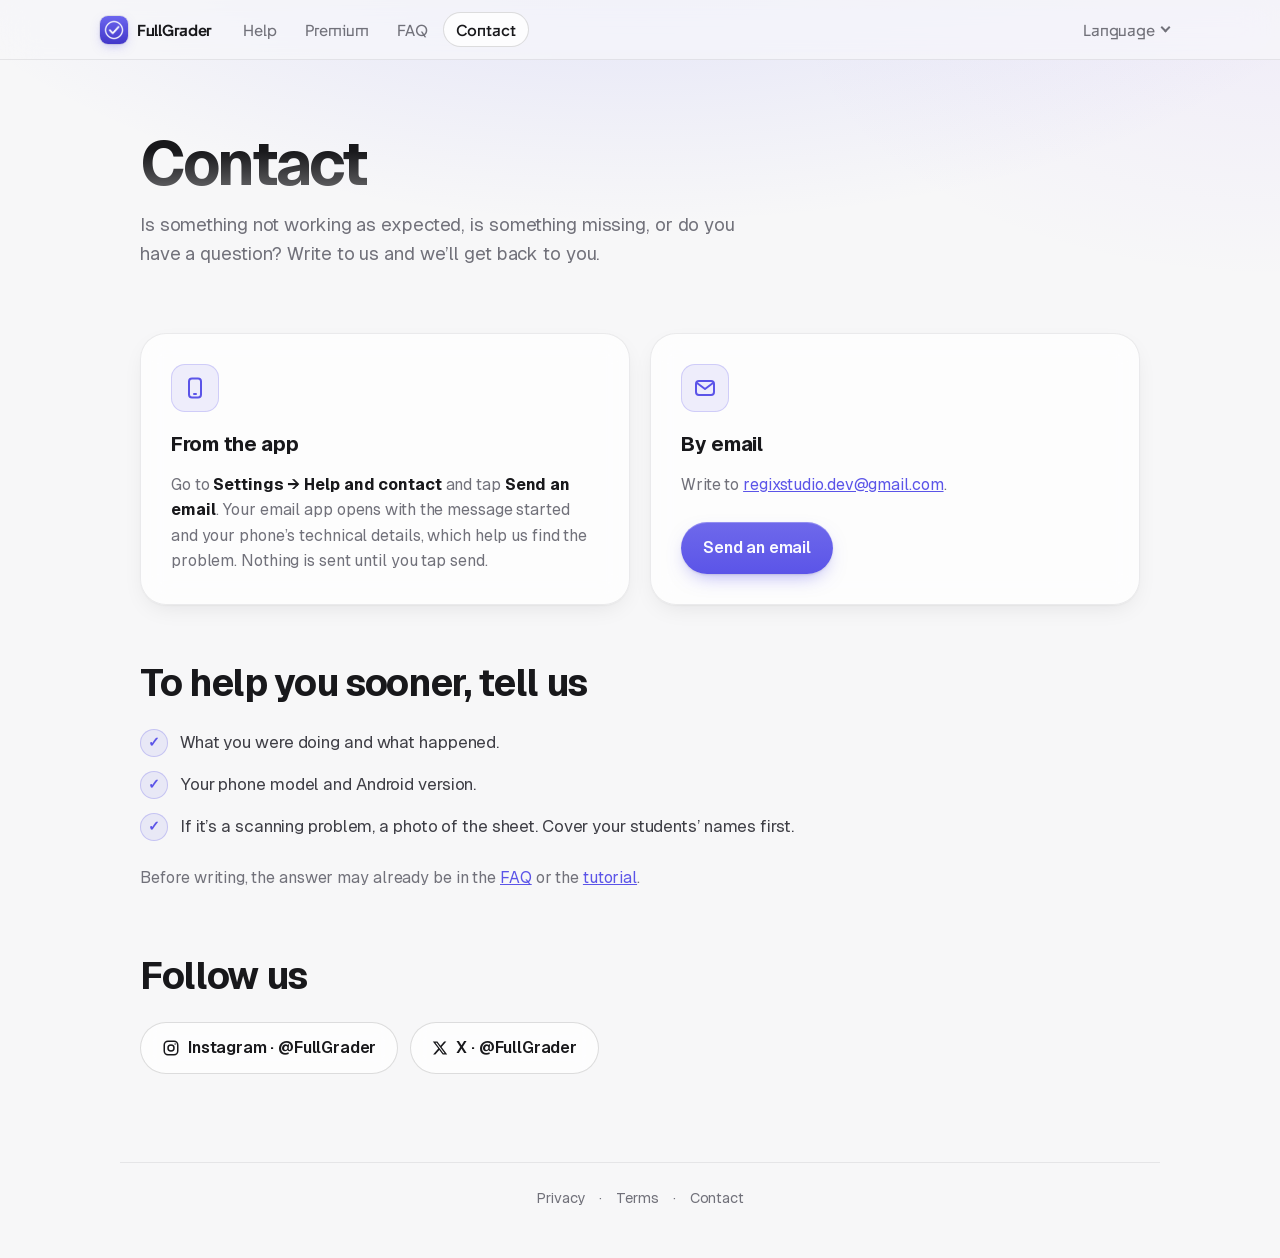
==== commit 249bf234: "Iconos de Instagram y X Co-Authored-By: Claude Opus 5.5 <noreply@anthropic.com> Claude-Session: http" ====
--- a/contact/index.html
+++ b/contact/index.html
@@ -14,7 +14,7 @@
 <link rel="stylesheet" href="../topbar.css">
 <link rel="stylesheet" href="../site.css">
 <link rel="stylesheet" href="../page.css">
-<link rel="stylesheet" href="../ds.css?v=20261023d">
+<link rel="stylesheet" href="../ds.css?v=20261023e">
 </head>
 <body data-page="contact" data-root="../">
 <div class="topbar">
@@ -33,7 +33,7 @@
     </div>
     <section><h2 class="s-h2">Para ayudarte antes, cuéntanos</h2><ul class="checklist"><li><span>Qué estabas haciendo y qué ha pasado.</span></li><li><span>El modelo de tu móvil y la versión de Android.</span></li><li><span>Si es un problema al escanear, una foto de la hoja. Tapa antes los nombres de tus alumnos.</span></li></ul><p class="note">Antes de escribir, puede que la respuesta ya esté en las <a href="../faq/">preguntas frecuentes</a> o en el <a href="../help/">tutorial</a>.</p></section>
     <section><h2 class="s-h2">Síguenos en redes</h2>
-    <div class="social"><a class="btn ghost" href="https://www.instagram.com/FullGrader/" target="_blank" rel="noopener">Instagram · @FullGrader</a><a class="btn ghost" href="https://x.com/FullGrader" target="_blank" rel="noopener">X · @FullGrader</a></div></section>
+    <div class="social"><a class="btn ghost" href="https://www.instagram.com/FullGrader/" target="_blank" rel="noopener"><svg class="soc-ico" width="18" height="18" viewBox="0 0 24 24" fill="none" stroke="currentColor" stroke-width="2" aria-hidden="true"><rect x="3" y="3" width="18" height="18" rx="5"/><circle cx="12" cy="12" r="4"/><circle cx="17.5" cy="6.5" r="1" fill="currentColor" stroke="none"/></svg><span>Instagram · @FullGrader</span></a><a class="btn ghost" href="https://x.com/FullGrader" target="_blank" rel="noopener"><svg class="soc-ico" width="16" height="16" viewBox="0 0 24 24" fill="currentColor" aria-hidden="true"><path d="M18.244 2.25h3.308l-7.227 8.26 8.502 11.24H16.17l-5.214-6.817L4.99 21.75H1.68l7.73-8.835L1.254 2.25H8.08l4.713 6.231zm-1.161 17.52h1.833L7.084 4.126H5.117z"/></svg><span>X · @FullGrader</span></a></div></section>
   </div>
   <div data-lang="ca" hidden>
     <section class="band"><h1>Contacte</h1><p class="sub">Alguna cosa no funciona com esperaves, trobes a faltar alguna funció o tens un dubte? Escriu-nos i et contestarem.</p></section>
@@ -43,7 +43,7 @@
     </div>
     <section><h2 class="s-h2">Per ajudar-te abans, explica’ns</h2><ul class="checklist"><li><span>Què estaves fent i què ha passat.</span></li><li><span>El model del mòbil i la versió d’Android.</span></li><li><span>Si és un problema en escanejar, una foto del full. Abans, tapa els noms dels alumnes.</span></li></ul><p class="note">Abans d’escriure, potser la resposta ja és a les <a href="../faq/">preguntes freqüents</a> o al <a href="../help/">tutorial</a>.</p></section>
     <section><h2 class="s-h2">Segueix-nos a les xarxes</h2>
-    <div class="social"><a class="btn ghost" href="https://www.instagram.com/FullGrader/" target="_blank" rel="noopener">Instagram · @FullGrader</a><a class="btn ghost" href="https://x.com/FullGrader" target="_blank" rel="noopener">X · @FullGrader</a></div></section>
+    <div class="social"><a class="btn ghost" href="https://www.instagram.com/FullGrader/" target="_blank" rel="noopener"><svg class="soc-ico" width="18" height="18" viewBox="0 0 24 24" fill="none" stroke="currentColor" stroke-width="2" aria-hidden="true"><rect x="3" y="3" width="18" height="18" rx="5"/><circle cx="12" cy="12" r="4"/><circle cx="17.5" cy="6.5" r="1" fill="currentColor" stroke="none"/></svg><span>Instagram · @FullGrader</span></a><a class="btn ghost" href="https://x.com/FullGrader" target="_blank" rel="noopener"><svg class="soc-ico" width="16" height="16" viewBox="0 0 24 24" fill="currentColor" aria-hidden="true"><path d="M18.244 2.25h3.308l-7.227 8.26 8.502 11.24H16.17l-5.214-6.817L4.99 21.75H1.68l7.73-8.835L1.254 2.25H8.08l4.713 6.231zm-1.161 17.52h1.833L7.084 4.126H5.117z"/></svg><span>X · @FullGrader</span></a></div></section>
   </div>
   <div data-lang="gl" hidden>
     <section class="band"><h1>Contacto</h1><p class="sub">Algo non funciona como esperabas, botas en falta algunha cousa ou tes unha dúbida? Escríbenos e contestámosche.</p></section>
@@ -53,7 +53,7 @@
     </div>
     <section><h2 class="s-h2">Para axudarche antes, cóntanos</h2><ul class="checklist"><li><span>Que estabas facendo e que pasou.</span></li><li><span>O modelo do teu móbil e a versión de Android.</span></li><li><span>Se é un problema ao escanear, unha foto da folla. Tapa antes os nomes do teu alumnado.</span></li></ul><p class="note">Antes de escribir, quizais a resposta xa estea nas <a href="../faq/">preguntas frecuentes</a> ou no <a href="../help/">titorial</a>.</p></section>
     <section><h2 class="s-h2">Síguenos nas redes</h2>
-    <div class="social"><a class="btn ghost" href="https://www.instagram.com/FullGrader/" target="_blank" rel="noopener">Instagram · @FullGrader</a><a class="btn ghost" href="https://x.com/FullGrader" target="_blank" rel="noopener">X · @FullGrader</a></div></section>
+    <div class="social"><a class="btn ghost" href="https://www.instagram.com/FullGrader/" target="_blank" rel="noopener"><svg class="soc-ico" width="18" height="18" viewBox="0 0 24 24" fill="none" stroke="currentColor" stroke-width="2" aria-hidden="true"><rect x="3" y="3" width="18" height="18" rx="5"/><circle cx="12" cy="12" r="4"/><circle cx="17.5" cy="6.5" r="1" fill="currentColor" stroke="none"/></svg><span>Instagram · @FullGrader</span></a><a class="btn ghost" href="https://x.com/FullGrader" target="_blank" rel="noopener"><svg class="soc-ico" width="16" height="16" viewBox="0 0 24 24" fill="currentColor" aria-hidden="true"><path d="M18.244 2.25h3.308l-7.227 8.26 8.502 11.24H16.17l-5.214-6.817L4.99 21.75H1.68l7.73-8.835L1.254 2.25H8.08l4.713 6.231zm-1.161 17.52h1.833L7.084 4.126H5.117z"/></svg><span>X · @FullGrader</span></a></div></section>
   </div>
   <div data-lang="eu" hidden>
     <section class="band"><h1>Harremanetarako</h1><p class="sub">Zerbait ez dabil espero bezala, zerbait faltan botatzen duzu edo zalantzaren bat duzu? Idatzi iezaguzu eta erantzungo dizugu.</p></section>
@@ -63,7 +63,7 @@
     </div>
     <section><h2 class="s-h2">Lehenago laguntzeko, kontaiguzu</h2><ul class="checklist"><li><span>Zer egiten ari zinen eta zer gertatu den.</span></li><li><span>Zure mugikorraren modeloa eta Android bertsioa.</span></li><li><span>Eskaneatzean gertatzen bada, orriaren argazki bat. Aurretik, estali ikasleen izenak.</span></li></ul><p class="note">Idatzi aurretik, agian erantzuna <a href="../faq/">ohiko galderetan</a> edo <a href="../help/">tutorialean</a> dago jada.</p></section>
     <section><h2 class="s-h2">Jarraitu gaitzazu sareetan</h2>
-    <div class="social"><a class="btn ghost" href="https://www.instagram.com/FullGrader/" target="_blank" rel="noopener">Instagram · @FullGrader</a><a class="btn ghost" href="https://x.com/FullGrader" target="_blank" rel="noopener">X · @FullGrader</a></div></section>
+    <div class="social"><a class="btn ghost" href="https://www.instagram.com/FullGrader/" target="_blank" rel="noopener"><svg class="soc-ico" width="18" height="18" viewBox="0 0 24 24" fill="none" stroke="currentColor" stroke-width="2" aria-hidden="true"><rect x="3" y="3" width="18" height="18" rx="5"/><circle cx="12" cy="12" r="4"/><circle cx="17.5" cy="6.5" r="1" fill="currentColor" stroke="none"/></svg><span>Instagram · @FullGrader</span></a><a class="btn ghost" href="https://x.com/FullGrader" target="_blank" rel="noopener"><svg class="soc-ico" width="16" height="16" viewBox="0 0 24 24" fill="currentColor" aria-hidden="true"><path d="M18.244 2.25h3.308l-7.227 8.26 8.502 11.24H16.17l-5.214-6.817L4.99 21.75H1.68l7.73-8.835L1.254 2.25H8.08l4.713 6.231zm-1.161 17.52h1.833L7.084 4.126H5.117z"/></svg><span>X · @FullGrader</span></a></div></section>
   </div>
   <div data-lang="en" hidden>
     <section class="band"><h1>Contact</h1><p class="sub">Is something not working as expected, is something missing, or do you have a question? Write to us and we’ll get back to you.</p></section>
@@ -73,7 +73,7 @@
     </div>
     <section><h2 class="s-h2">To help you sooner, tell us</h2><ul class="checklist"><li><span>What you were doing and what happened.</span></li><li><span>Your phone model and Android version.</span></li><li><span>If it’s a scanning problem, a photo of the sheet. Cover your students’ names first.</span></li></ul><p class="note">Before writing, the answer may already be in the <a href="../faq/">FAQ</a> or the <a href="../help/">tutorial</a>.</p></section>
     <section><h2 class="s-h2">Follow us</h2>
-    <div class="social"><a class="btn ghost" href="https://www.instagram.com/FullGrader/" target="_blank" rel="noopener">Instagram · @FullGrader</a><a class="btn ghost" href="https://x.com/FullGrader" target="_blank" rel="noopener">X · @FullGrader</a></div></section>
+    <div class="social"><a class="btn ghost" href="https://www.instagram.com/FullGrader/" target="_blank" rel="noopener"><svg class="soc-ico" width="18" height="18" viewBox="0 0 24 24" fill="none" stroke="currentColor" stroke-width="2" aria-hidden="true"><rect x="3" y="3" width="18" height="18" rx="5"/><circle cx="12" cy="12" r="4"/><circle cx="17.5" cy="6.5" r="1" fill="currentColor" stroke="none"/></svg><span>Instagram · @FullGrader</span></a><a class="btn ghost" href="https://x.com/FullGrader" target="_blank" rel="noopener"><svg class="soc-ico" width="16" height="16" viewBox="0 0 24 24" fill="currentColor" aria-hidden="true"><path d="M18.244 2.25h3.308l-7.227 8.26 8.502 11.24H16.17l-5.214-6.817L4.99 21.75H1.68l7.73-8.835L1.254 2.25H8.08l4.713 6.231zm-1.161 17.52h1.833L7.084 4.126H5.117z"/></svg><span>X · @FullGrader</span></a></div></section>
   </div>
   <div data-lang="de" hidden>
     <section class="band"><h1>Kontakt</h1><p class="sub">Funktioniert etwas nicht wie erwartet, fehlt dir etwas oder hast du eine Frage? Schreib uns, wir antworten dir.</p></section>
@@ -83,7 +83,7 @@
     </div>
     <section><h2 class="s-h2">Damit wir schneller helfen können, schreib uns</h2><ul class="checklist"><li><span>Was du gerade gemacht hast und was passiert ist.</span></li><li><span>Dein Handymodell und die Android-Version.</span></li><li><span>Bei Problemen beim Scannen ein Foto des Bogens. Decke vorher die Namen deiner Schüler/innen ab.</span></li></ul><p class="note">Vielleicht steht die Antwort schon in den <a href="../faq/">häufigen Fragen</a> oder in der <a href="../help/">Anleitung</a>.</p></section>
     <section><h2 class="s-h2">Folge uns</h2>
-    <div class="social"><a class="btn ghost" href="https://www.instagram.com/FullGrader/" target="_blank" rel="noopener">Instagram · @FullGrader</a><a class="btn ghost" href="https://x.com/FullGrader" target="_blank" rel="noopener">X · @FullGrader</a></div></section>
+    <div class="social"><a class="btn ghost" href="https://www.instagram.com/FullGrader/" target="_blank" rel="noopener"><svg class="soc-ico" width="18" height="18" viewBox="0 0 24 24" fill="none" stroke="currentColor" stroke-width="2" aria-hidden="true"><rect x="3" y="3" width="18" height="18" rx="5"/><circle cx="12" cy="12" r="4"/><circle cx="17.5" cy="6.5" r="1" fill="currentColor" stroke="none"/></svg><span>Instagram · @FullGrader</span></a><a class="btn ghost" href="https://x.com/FullGrader" target="_blank" rel="noopener"><svg class="soc-ico" width="16" height="16" viewBox="0 0 24 24" fill="currentColor" aria-hidden="true"><path d="M18.244 2.25h3.308l-7.227 8.26 8.502 11.24H16.17l-5.214-6.817L4.99 21.75H1.68l7.73-8.835L1.254 2.25H8.08l4.713 6.231zm-1.161 17.52h1.833L7.084 4.126H5.117z"/></svg><span>X · @FullGrader</span></a></div></section>
   </div>
   <div data-lang="fr" hidden>
     <section class="band"><h1>Contact</h1><p class="sub">Quelque chose ne fonctionne pas comme prévu, il vous manque une fonction ou vous avez une question ? Écrivez-nous, nous vous répondrons.</p></section>
@@ -93,7 +93,7 @@
     </div>
     <section><h2 class="s-h2">Pour vous aider plus vite, indiquez-nous</h2><ul class="checklist"><li><span>Ce que vous faisiez et ce qui s’est passé.</span></li><li><span>Le modèle de votre téléphone et la version d’Android.</span></li><li><span>S’il s’agit d’un problème de scan, une photo de la feuille. Masquez d’abord les noms de vos élèves.</span></li></ul><p class="note">Avant d’écrire, la réponse se trouve peut-être déjà dans les <a href="../faq/">questions fréquentes</a> ou le <a href="../help/">tutoriel</a>.</p></section>
     <section><h2 class="s-h2">Suivez-nous</h2>
-    <div class="social"><a class="btn ghost" href="https://www.instagram.com/FullGrader/" target="_blank" rel="noopener">Instagram · @FullGrader</a><a class="btn ghost" href="https://x.com/FullGrader" target="_blank" rel="noopener">X · @FullGrader</a></div></section>
+    <div class="social"><a class="btn ghost" href="https://www.instagram.com/FullGrader/" target="_blank" rel="noopener"><svg class="soc-ico" width="18" height="18" viewBox="0 0 24 24" fill="none" stroke="currentColor" stroke-width="2" aria-hidden="true"><rect x="3" y="3" width="18" height="18" rx="5"/><circle cx="12" cy="12" r="4"/><circle cx="17.5" cy="6.5" r="1" fill="currentColor" stroke="none"/></svg><span>Instagram · @FullGrader</span></a><a class="btn ghost" href="https://x.com/FullGrader" target="_blank" rel="noopener"><svg class="soc-ico" width="16" height="16" viewBox="0 0 24 24" fill="currentColor" aria-hidden="true"><path d="M18.244 2.25h3.308l-7.227 8.26 8.502 11.24H16.17l-5.214-6.817L4.99 21.75H1.68l7.73-8.835L1.254 2.25H8.08l4.713 6.231zm-1.161 17.52h1.833L7.084 4.126H5.117z"/></svg><span>X · @FullGrader</span></a></div></section>
   </div>
   <div data-lang="it" hidden>
     <section class="band"><h1>Contatti</h1><p class="sub">Qualcosa non funziona come previsto, ti manca qualcosa o hai un dubbio? Scrivici e ti risponderemo.</p></section>
@@ -103,7 +103,7 @@
     </div>
     <section><h2 class="s-h2">Per aiutarti prima, raccontaci</h2><ul class="checklist"><li><span>Cosa stavi facendo e cosa è successo.</span></li><li><span>Il modello del telefono e la versione di Android.</span></li><li><span>Se è un problema di scansione, una foto del foglio. Prima copri i nomi dei tuoi studenti.</span></li></ul><p class="note">Prima di scrivere, forse la risposta è già nelle <a href="../faq/">domande frequenti</a> o nella <a href="../help/">guida</a>.</p></section>
     <section><h2 class="s-h2">Seguici</h2>
-    <div class="social"><a class="btn ghost" href="https://www.instagram.com/FullGrader/" target="_blank" rel="noopener">Instagram · @FullGrader</a><a class="btn ghost" href="https://x.com/FullGrader" target="_blank" rel="noopener">X · @FullGrader</a></div></section>
+    <div class="social"><a class="btn ghost" href="https://www.instagram.com/FullGrader/" target="_blank" rel="noopener"><svg class="soc-ico" width="18" height="18" viewBox="0 0 24 24" fill="none" stroke="currentColor" stroke-width="2" aria-hidden="true"><rect x="3" y="3" width="18" height="18" rx="5"/><circle cx="12" cy="12" r="4"/><circle cx="17.5" cy="6.5" r="1" fill="currentColor" stroke="none"/></svg><span>Instagram · @FullGrader</span></a><a class="btn ghost" href="https://x.com/FullGrader" target="_blank" rel="noopener"><svg class="soc-ico" width="16" height="16" viewBox="0 0 24 24" fill="currentColor" aria-hidden="true"><path d="M18.244 2.25h3.308l-7.227 8.26 8.502 11.24H16.17l-5.214-6.817L4.99 21.75H1.68l7.73-8.835L1.254 2.25H8.08l4.713 6.231zm-1.161 17.52h1.833L7.084 4.126H5.117z"/></svg><span>X · @FullGrader</span></a></div></section>
   </div>
   <div data-lang="pt" hidden>
     <section class="band"><h1>Contacto</h1><p class="sub">Algo não funciona como esperava, sente falta de alguma coisa ou tem uma dúvida? Escreva-nos e responderemos.</p></section>
@@ -113,7 +113,7 @@
     </div>
     <section><h2 class="s-h2">Para o ajudarmos mais depressa, diga-nos</h2><ul class="checklist"><li><span>O que estava a fazer e o que aconteceu.</span></li><li><span>O modelo do telemóvel e a versão do Android.</span></li><li><span>Se for um problema ao digitalizar, uma fotografia da folha. Tape antes os nomes dos seus alunos.</span></li></ul><p class="note">Antes de escrever, talvez a resposta já esteja nas <a href="../faq/">perguntas frequentes</a> ou no <a href="../help/">tutorial</a>.</p></section>
     <section><h2 class="s-h2">Siga-nos</h2>
-    <div class="social"><a class="btn ghost" href="https://www.instagram.com/FullGrader/" target="_blank" rel="noopener">Instagram · @FullGrader</a><a class="btn ghost" href="https://x.com/FullGrader" target="_blank" rel="noopener">X · @FullGrader</a></div></section>
+    <div class="social"><a class="btn ghost" href="https://www.instagram.com/FullGrader/" target="_blank" rel="noopener"><svg class="soc-ico" width="18" height="18" viewBox="0 0 24 24" fill="none" stroke="currentColor" stroke-width="2" aria-hidden="true"><rect x="3" y="3" width="18" height="18" rx="5"/><circle cx="12" cy="12" r="4"/><circle cx="17.5" cy="6.5" r="1" fill="currentColor" stroke="none"/></svg><span>Instagram · @FullGrader</span></a><a class="btn ghost" href="https://x.com/FullGrader" target="_blank" rel="noopener"><svg class="soc-ico" width="16" height="16" viewBox="0 0 24 24" fill="currentColor" aria-hidden="true"><path d="M18.244 2.25h3.308l-7.227 8.26 8.502 11.24H16.17l-5.214-6.817L4.99 21.75H1.68l7.73-8.835L1.254 2.25H8.08l4.713 6.231zm-1.161 17.52h1.833L7.084 4.126H5.117z"/></svg><span>X · @FullGrader</span></a></div></section>
   </div>
 </main>
 <footer class="site-foot"><a href="../privacy/" data-nav="privacy">Privacidad</a><span aria-hidden="true">·</span><a href="../terms/" data-nav="terms">Condiciones</a><span aria-hidden="true">·</span><a href="../contact/" data-nav="contact">Contacto</a></footer>
--- a/ds.css
+++ b/ds.css
@@ -334,3 +334,8 @@
 .topbar-row.compact .tb-links { display: none; }
 .topbar-row.compact .tb-menu { display: inline-flex !important; }
 .tb-langpick { margin-left: auto !important; }
+
+/* Iconos de redes sociales */
+.soc-ico { flex: none; display: inline-block; vertical-align: -3px; }
+a:has(> .soc-ico) { display: inline-flex; align-items: center; gap: 8px; }
+.soc { display: flex; justify-content: center; flex-wrap: wrap; gap: 6px 20px; }
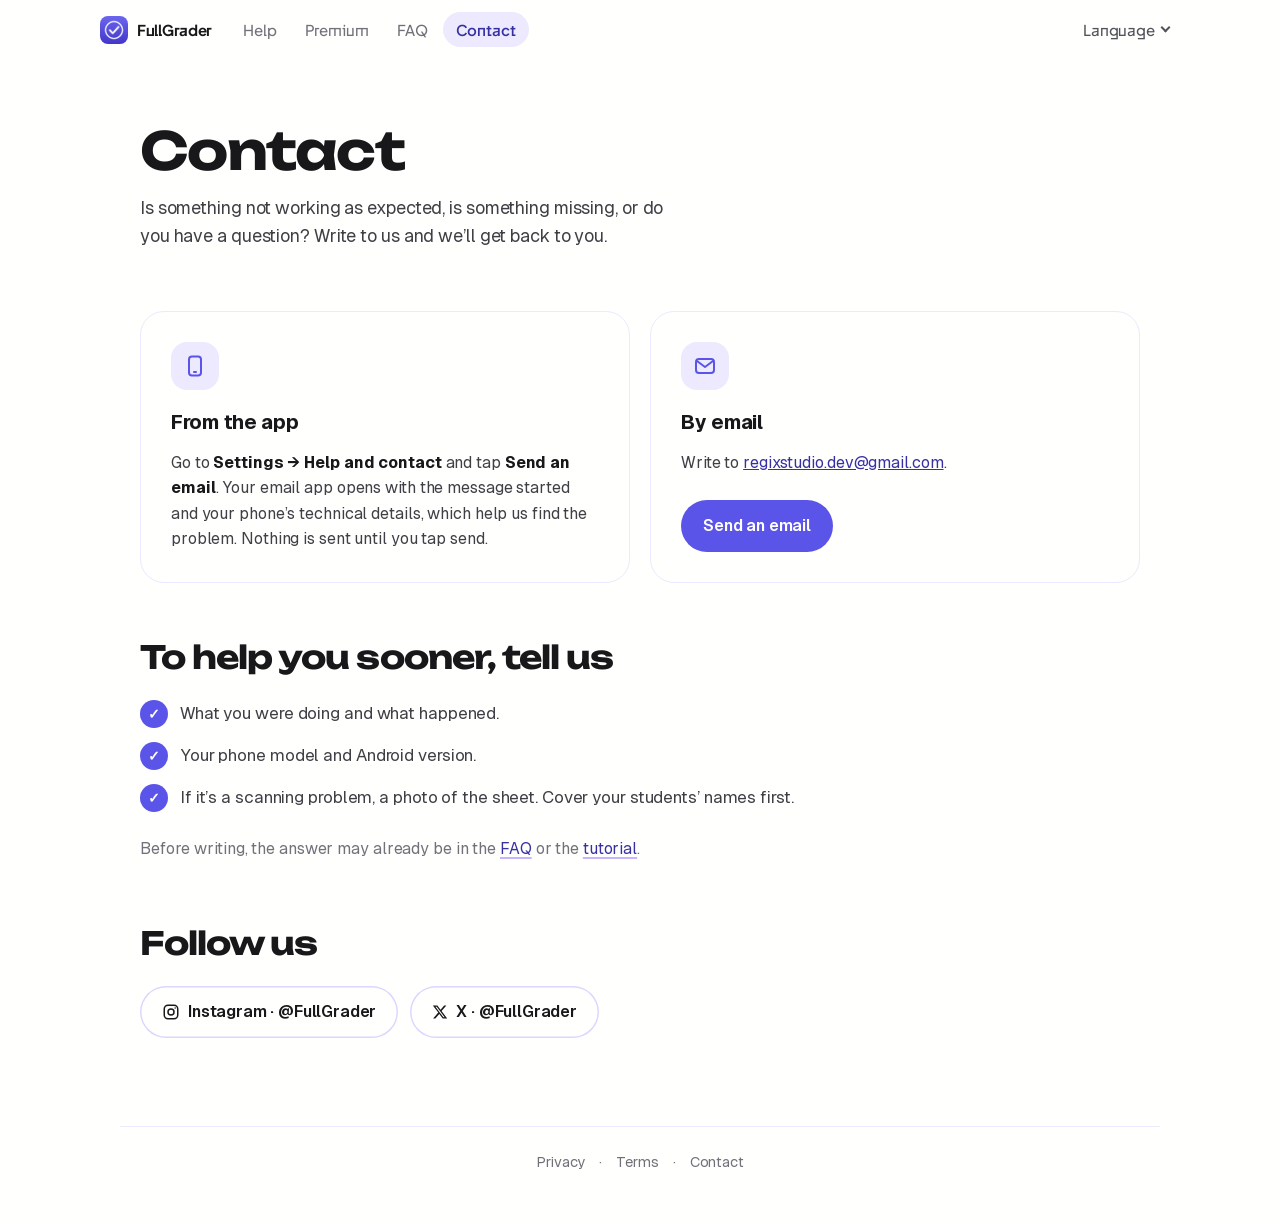
==== commit 830642b0: "Nuevo estilo claro y lila en toda la web" ====
--- a/contact/index.html
+++ b/contact/index.html
@@ -7,6 +7,20 @@
 <meta name="viewport" content="width=device-width, initial-scale=1">
 <title>Contacto · FullGrader</title>
 <meta name="description" content="Cómo contactar con FullGrader para dudas, problemas o sugerencias.">
+<meta name="theme-color" content="#fffffe">
+<link rel="manifest" href="/site.webmanifest">
+<meta name="apple-mobile-web-app-title" content="FullGrader">
+<meta property="og:type" content="website">
+<meta property="og:site_name" content="FullGrader">
+<meta property="og:locale" content="es_ES">
+<meta property="og:title" content="Contacto · FullGrader">
+<meta property="og:description" content="Cómo contactar con FullGrader para dudas, problemas o sugerencias.">
+<meta property="og:url" content="https://fullgrader.app/contact/">
+<meta property="og:image" content="https://fullgrader.app/share.jpg">
+<meta property="og:image:width" content="1200">
+<meta property="og:image:height" content="630">
+<meta property="og:image:alt" content="FullGrader: corrige exámenes tipo test con la cámara del móvil">
+<meta name="twitter:card" content="summary_large_image">
 <link rel="icon" href="../favicon.ico" sizes="16x16 32x32">
 <link rel="icon" href="../favicon-96.png" type="image/png" sizes="96x96">
 <link rel="icon" href="../favicon-192.png" type="image/png" sizes="192x192">
@@ -15,6 +29,7 @@
 <link rel="stylesheet" href="../site.css">
 <link rel="stylesheet" href="../page.css">
 <link rel="stylesheet" href="../ds.css?v=20261023e">
+<link rel="stylesheet" href="../fg2026.css?v=20261025a">
 </head>
 <body data-page="contact" data-root="../">
 <div class="topbar">
--- a/fg2026.css
+++ b/fg2026.css
@@ -0,0 +1,197 @@
+/* =========================================================================
+   FullGrader · estilo 2026 «claro y lila» (octubre 2026)
+   Se carga el ÚLTIMO en todas las páginas, después de ds.css.
+   Fondo blanco plano, titulares anchos (Unbounded), gama de lilas,
+   sin degradados ni tarjetas con sombra, y movimientos suaves.
+   ========================================================================= */
+
+/* Tipografía de titulares (licencia OFL en fonts/OFL-Unbounded.txt) */
+@font-face { font-family: "Unbounded"; font-style: normal; font-weight: 200 900; font-display: swap; src: url("fonts/unbounded-latin.woff2") format("woff2"); unicode-range: U+0000-00FF, U+0131, U+0152-0153, U+02BB-02BC, U+02C6, U+02DA, U+02DC, U+0304, U+0308, U+0329, U+2000-206F, U+20AC, U+2122, U+2191, U+2193, U+2212, U+2215, U+FEFF, U+FFFD; }
+@font-face { font-family: "Unbounded"; font-style: normal; font-weight: 200 900; font-display: swap; src: url("fonts/unbounded-latin-ext.woff2") format("woff2"); unicode-range: U+0100-02BA, U+02BD-02C5, U+02C7-02CC, U+02CE-02D7, U+02DD-02FF, U+0304, U+0308, U+0329, U+1D00-1DBF, U+1E00-1E9F, U+1EF2-1EFF, U+2020, U+20A0-20AB, U+20AD-20C0, U+2113, U+2C60-2C7F, U+A720-A7FF; }
+
+/* ---------- Paleta (la web siempre en claro) ---------- */
+:root {
+  color-scheme: light;
+  --white: #fffffe;
+  --l-900: #3730a3;   /* índigo profundo: hover y textos pequeños */
+  --l-700: #5b54e8;   /* lila de marca */
+  --l-500: #8b5cf6;   /* violeta vivo */
+  --l-400: #d8b4fe;   /* rosado-liloso */
+  --l-300: #c4b5fd;   /* lavanda */
+  --l-200: #ddd6fe;   /* lila claro */
+  --l-100: #ede9fe;   /* muy pálido */
+  --l-50:  #f5f3ff;
+  --ink-1: #18181b;
+  --ink-2: #3f3f46;
+  --ink-3: #71717a;
+  --case: #12112a;
+  --ok: #15803d;      /* el verde de las barras de la app */
+  --ease-out: cubic-bezier(.2, .8, .2, 1);
+  --spring: cubic-bezier(.3, 1.5, .5, 1);
+  --head: "Unbounded", "Geist", "Plus Jakarta Sans", sans-serif;
+}
+:root, html.home {
+  --z-bg: #fffffe; --z-bg-2: #f5f3ff; --z-card: #fffffe; --z-card-solid: #fffffe;
+  --z-text: #18181b; --z-text-2: #3f3f46; --z-muted: #71717a;
+  --z-line: #ede9fe; --z-line-2: #ddd6fe; --z-accent: #5b54e8; --z-accent-2: #8b5cf6; --z-accent-soft: #f5f3ff; --z-on-accent: #fffffe;
+  --z-glow: transparent; --z-shadow: none; --z-shadow-lg: none;
+  --tb-bg: #fffffe; --tb-text: #18181b; --tb-muted: #52525b; --tb-border: transparent; --tb-accent: #3730a3;
+  --s-paper: #fffffe; --s-wash: #f5f3ff; --s-ink: #18181b; --s-text: #3f3f46; --s-muted: #71717a; --s-accent: #5b54e8; --s-line: #ede9fe; --s-phone: #12112a; --s-dark: #f5f3ff;
+  --paper: #fffffe; --wash: #f5f3ff; --ink: #18181b; --text: #3f3f46; --muted: #71717a; --accent: #5b54e8; --accent-text: #3730a3; --accent-soft: #f5f3ff; --line: #ede9fe;
+  --bg: #fffffe; --surface: #fffffe; --border: #ede9fe;
+}
+@media (prefers-color-scheme: dark) {
+  :root, html.home {
+    --z-bg: #fffffe; --z-bg-2: #f5f3ff; --z-card: #fffffe; --z-card-solid: #fffffe;
+    --z-text: #18181b; --z-text-2: #3f3f46; --z-muted: #71717a;
+    --z-line: #ede9fe; --z-line-2: #ddd6fe; --z-accent: #5b54e8; --z-accent-2: #8b5cf6; --z-accent-soft: #f5f3ff; --z-on-accent: #fffffe;
+    --z-glow: transparent; --z-shadow: none; --z-shadow-lg: none;
+    --tb-bg: #fffffe; --tb-text: #18181b; --tb-muted: #52525b; --tb-border: transparent; --tb-accent: #3730a3;
+    --s-paper: #fffffe; --s-wash: #f5f3ff; --s-ink: #18181b; --s-text: #3f3f46; --s-muted: #71717a; --s-accent: #5b54e8; --s-line: #ede9fe; --s-phone: #12112a; --s-dark: #f5f3ff;
+    --paper: #fffffe; --wash: #f5f3ff; --ink: #18181b; --text: #3f3f46; --muted: #71717a; --accent: #5b54e8; --accent-text: #3730a3; --accent-soft: #f5f3ff; --line: #ede9fe;
+    --bg: #fffffe; --surface: #fffffe; --border: #ede9fe;
+  }
+  .btn { color: #fffffe !important; }
+  .soon-badge { color: #71717a !important; } .soon-badge .sb-name { color: #3f3f46 !important; }
+}
+
+/* ---------- Base ---------- */
+body { background: var(--white) !important; color: var(--ink-2) !important; }
+::selection { background: var(--l-200); color: var(--ink-1); }
+a { color: var(--l-900); }
+:focus-visible { outline: 2px solid var(--l-700) !important; }
+
+/* Barra superior: blanca y limpia */
+.topbar { background: color-mix(in srgb, var(--white) 92%, transparent) !important; border-bottom: 0 !important; }
+.topbar .brand img { box-shadow: none !important; }
+.tb-links a { transition: background .25s var(--ease-out), color .25s var(--ease-out) !important; }
+.tb-links a:hover { background: var(--l-50) !important; border-color: transparent !important; color: var(--l-900) !important; }
+.tb-links a[aria-current="page"] { background: var(--l-100) !important; border-color: transparent !important; color: var(--l-900) !important; }
+.tb-lang:hover, .tb-lang:focus-within { background: var(--l-50) !important; border-color: transparent !important; color: var(--l-900) !important; }
+
+/* Superficies: planas, sin sombra ni cristal */
+.glass, .tile, .way, .ask, .table-wrap, .toc, .section, .faq details, .doc-card, .facts > div, .aside-toc, .band .lead {
+  background: var(--white) !important; box-shadow: none !important;
+  -webkit-backdrop-filter: none !important; backdrop-filter: none !important;
+  border: 1.5px solid var(--l-100) !important;
+}
+
+/* ---------- Titulares ---------- */
+h1, .band h1, .hero h1 {
+  font-family: var(--head) !important; font-weight: 700 !important; letter-spacing: -.03em !important;
+  background: none !important; -webkit-background-clip: border-box !important; background-clip: border-box !important;
+  color: var(--ink-1) !important;
+}
+.band h1 { font-size: clamp(30px, 4.4vw, 52px) !important; line-height: 1.08 !important; }
+h2, .s-h2, .prose h2 { font-family: var(--head) !important; font-weight: 700 !important; letter-spacing: -.03em !important; color: var(--ink-1) !important; line-height: 1.15 !important; }
+.s-h2 { font-size: clamp(22px, 2.6vw, 32px) !important; }
+.prose h2 { font-size: clamp(19px, 2vw, 23px) !important; }
+h3 { letter-spacing: -.015em; }
+
+/* Cabecera de las páginas interiores */
+.band { background: transparent !important; box-shadow: none !important; clip-path: none !important; padding: 64px 0 36px !important; }
+.band .kicker { display: inline-flex; padding: 5px 13px; border-radius: 999px; font-size: 13px !important; font-weight: 600 !important; color: var(--l-900) !important; background: var(--l-100) !important; box-shadow: none !important; margin: 0 0 18px !important; }
+.band .sub { color: var(--ink-2) !important; font-size: clamp(16.5px, 1.4vw, 19px) !important; }
+.band .lead { border-radius: 18px !important; background: var(--l-50) !important; border: 0 !important; }
+.band .lead strong { color: var(--ink-1); }
+
+/* Entrada escalonada de la cabecera */
+.band > *, .band > div > * { animation: fg-rise .55s var(--ease-out) both; }
+.band > *:nth-child(2), .band > div > *:nth-child(2) { animation-delay: 70ms; }
+.band > *:nth-child(3), .band > div > *:nth-child(3) { animation-delay: 140ms; }
+.band > *:nth-child(4), .band > div > *:nth-child(4) { animation-delay: 210ms; }
+.band > .stage { animation: fg-pop .7s var(--ease-out) .1s both; }
+@keyframes fg-rise { from { opacity: 0; transform: translateY(14px); } to { opacity: 1; transform: none; } }
+@keyframes fg-pop { from { opacity: 0; transform: translateY(24px) scale(.96); } to { opacity: 1; transform: none; } }
+
+/* ---------- Botones y enlaces ---------- */
+.btn {
+  background: var(--l-700) !important; color: var(--white) !important; box-shadow: none !important; filter: none !important;
+  transition: background .25s var(--ease-out), transform .4s var(--spring) !important;
+}
+.btn:hover { background: var(--l-900) !important; transform: translateY(-2px) !important; box-shadow: none !important; }
+.btn:active { transform: translateY(0) scale(.98) !important; }
+.btn.ghost { background: var(--white) !important; color: var(--ink-1) !important; box-shadow: inset 0 0 0 1.5px var(--l-200) !important; }
+.btn.ghost:hover { background: var(--l-50) !important; color: var(--l-900) !important; box-shadow: inset 0 0 0 1.5px var(--l-300) !important; }
+.play-badge { transition: transform .35s var(--spring) !important; }
+.play-badge:hover { transform: translateY(-3px) rotate(-1.5deg) !important; filter: none !important; }
+.prose a, .band .sub a, .note a, .faq details p a { color: var(--l-900); text-decoration-color: var(--l-300); text-underline-offset: 3px; text-decoration-thickness: 1.5px; transition: text-decoration-color .2s, color .2s; }
+.prose a:hover, .band .sub a:hover, .note a:hover, .faq details p a:hover { color: var(--l-700); text-decoration-color: var(--l-700); }
+
+/* ---------- Premium ---------- */
+.band.split .stage { align-self: end; }
+.band.split .stage::before { content: none !important; }
+.band.split .phone, .phone { background: var(--case) !important; box-shadow: none !important; }
+.band.split .phone { -webkit-mask-image: linear-gradient(#000 72%, transparent); mask-image: linear-gradient(#000 72%, transparent); transform: rotate(4deg); transform-origin: 50% 100%; transition: transform .6s var(--spring); }
+.band.split .phone:hover { transform: rotate(2deg) translateY(-6px); }
+.band.split .stage::after { content: ''; position: absolute; width: 74px; height: 74px; border-radius: 50%; left: 6%; top: 18%; background: var(--l-500) url("data:image/svg+xml,%3Csvg xmlns='http://www.w3.org/2000/svg' viewBox='0 0 80 80'%3E%3Cpath d='M24 41l11 11 21-23' fill='none' stroke='%23fffffe' stroke-width='8' stroke-linecap='round' stroke-linejoin='round'/%3E%3C/svg%3E") center / 100% no-repeat; animation: fg-float 5.4s ease-in-out infinite; z-index: 2; }
+.price p { color: var(--ink-3) !important; }
+.price b { color: var(--ink-1); }
+.table-wrap { border-radius: 22px !important; }
+.compare thead th { background: var(--white) !important; color: var(--ink-1) !important; }
+.compare thead th.pcol { background: var(--l-700) !important; color: var(--white) !important; font-family: var(--head); font-weight: 700 !important; letter-spacing: -.01em; }
+.compare th, .compare td { border-bottom-color: var(--l-100) !important; }
+.compare td:last-child { background: var(--l-50) !important; }
+.compare tbody tr { transition: background .2s var(--ease-out); }
+.compare tbody tr:hover { background: var(--l-50) !important; }
+.compare tbody tr:hover td:last-child { background: var(--l-100) !important; }
+.yes, .compare .inf { color: var(--l-700) !important; }
+.facts > div { border-radius: 22px !important; transition: border-color .25s var(--ease-out), transform .4s var(--spring) !important; }
+.facts > div:hover { transform: translateY(-3px) !important; border-color: var(--l-300) !important; box-shadow: none !important; }
+.facts p { color: var(--ink-3) !important; }
+.darkband { background: var(--l-100) !important; border: 0 !important; box-shadow: none !important; color: var(--ink-2) !important; border-radius: 24px; }
+.darkband h2, .darkband h3 { color: var(--ink-1) !important; font-family: var(--head); font-weight: 700; letter-spacing: -.03em !important; }
+.darkband p { color: var(--ink-2) !important; }
+
+/* ---------- Preguntas frecuentes ---------- */
+.faq details { border-radius: 18px !important; transition: border-color .25s var(--ease-out), background .25s var(--ease-out) !important; }
+.faq details:hover { border-color: var(--l-300) !important; }
+.faq details[open] { background: var(--l-50) !important; border-color: var(--l-200) !important; box-shadow: none !important; }
+.faq summary { color: var(--ink-1) !important; }
+.faq summary::before, .faq summary::after { background: var(--l-700) !important; transition: transform .35s var(--spring) !important; }
+.faq details p { color: var(--ink-2) !important; }
+.ask { background: var(--l-100) !important; border: 0 !important; border-radius: 24px !important; }
+.ask p { color: var(--ink-1) !important; }
+
+/* ---------- Contacto ---------- */
+.way { border-radius: 24px !important; transition: border-color .25s var(--ease-out), transform .4s var(--spring) !important; }
+.way:hover { transform: translateY(-3px) !important; border-color: var(--l-300) !important; box-shadow: none !important; }
+.way .ico { background: var(--l-100) !important; color: var(--l-700) !important; box-shadow: none !important; border-radius: 16px !important; }
+.way h3 { color: var(--ink-1) !important; }
+.way p { color: var(--ink-2) !important; }
+.checklist li::before { background: var(--l-700) !important; color: var(--white) !important; box-shadow: none !important; }
+.social-links a, .social a { transition: transform .35s var(--spring), border-color .2s, background .2s !important; }
+.social-links a:hover, .social a:hover { transform: translateY(-2px) !important; border-color: var(--l-300) !important; background: var(--l-50) !important; }
+
+/* ---------- Privacidad y condiciones ---------- */
+.aside-toc { border-radius: 20px !important; }
+.aside-toc a:hover, .aside-toc a.on { background: var(--l-50) !important; color: var(--l-900) !important; }
+.prose p, .prose li { color: var(--ink-2); }
+.prose strong, .prose b { color: var(--ink-1); }
+
+/* ---------- Tutorial ---------- */
+.section { border-radius: 18px !important; transition: border-color .25s var(--ease-out), background .25s var(--ease-out) !important; }
+.section:hover { border-color: var(--l-300) !important; }
+.section.open { border-color: var(--l-200) !important; box-shadow: none !important; }
+.section-title { color: var(--ink-1) !important; }
+.section-num::before { background: var(--l-100) !important; color: var(--l-900) !important; box-shadow: none !important; border-radius: 50% !important; }
+.section.open .section-num::before { background: var(--l-700) !important; color: var(--white) !important; }
+.section-body { border-top-color: var(--l-100) !important; }
+.screenshot-row img { border: 6px solid var(--case) !important; box-shadow: none !important; border-radius: 22px !important; transition: transform .45s var(--spring) !important; }
+.screenshot-row img:hover { transform: translateY(-6px) rotate(-1deg) !important; box-shadow: none !important; }
+.tip { background: var(--l-50) !important; border-left-color: var(--l-700) !important; }
+.toc a:hover { color: var(--l-900) !important; }
+.lightbox { background: rgba(18, 17, 42, .82) !important; }
+
+/* ---------- Pies ---------- */
+.site-foot { border-top: 1.5px solid var(--l-100) !important; }
+.site-foot a:hover, footer a:hover { color: var(--l-900) !important; }
+
+@keyframes fg-float { 0%, 100% { transform: translateY(0) rotate(-8deg); } 50% { transform: translateY(-10px) rotate(-2deg); } }
+
+@media (max-width: 860px) { .band.split .stage::after { left: auto; right: 4%; top: -4%; width: 60px; height: 60px; } }
+
+/* Quien pide «reducir movimiento»: todo quieto */
+@media (prefers-reduced-motion: reduce) {
+  .band > *, .band > div > *, .band > .stage, .band.split .stage::after { animation: none !important; }
+}
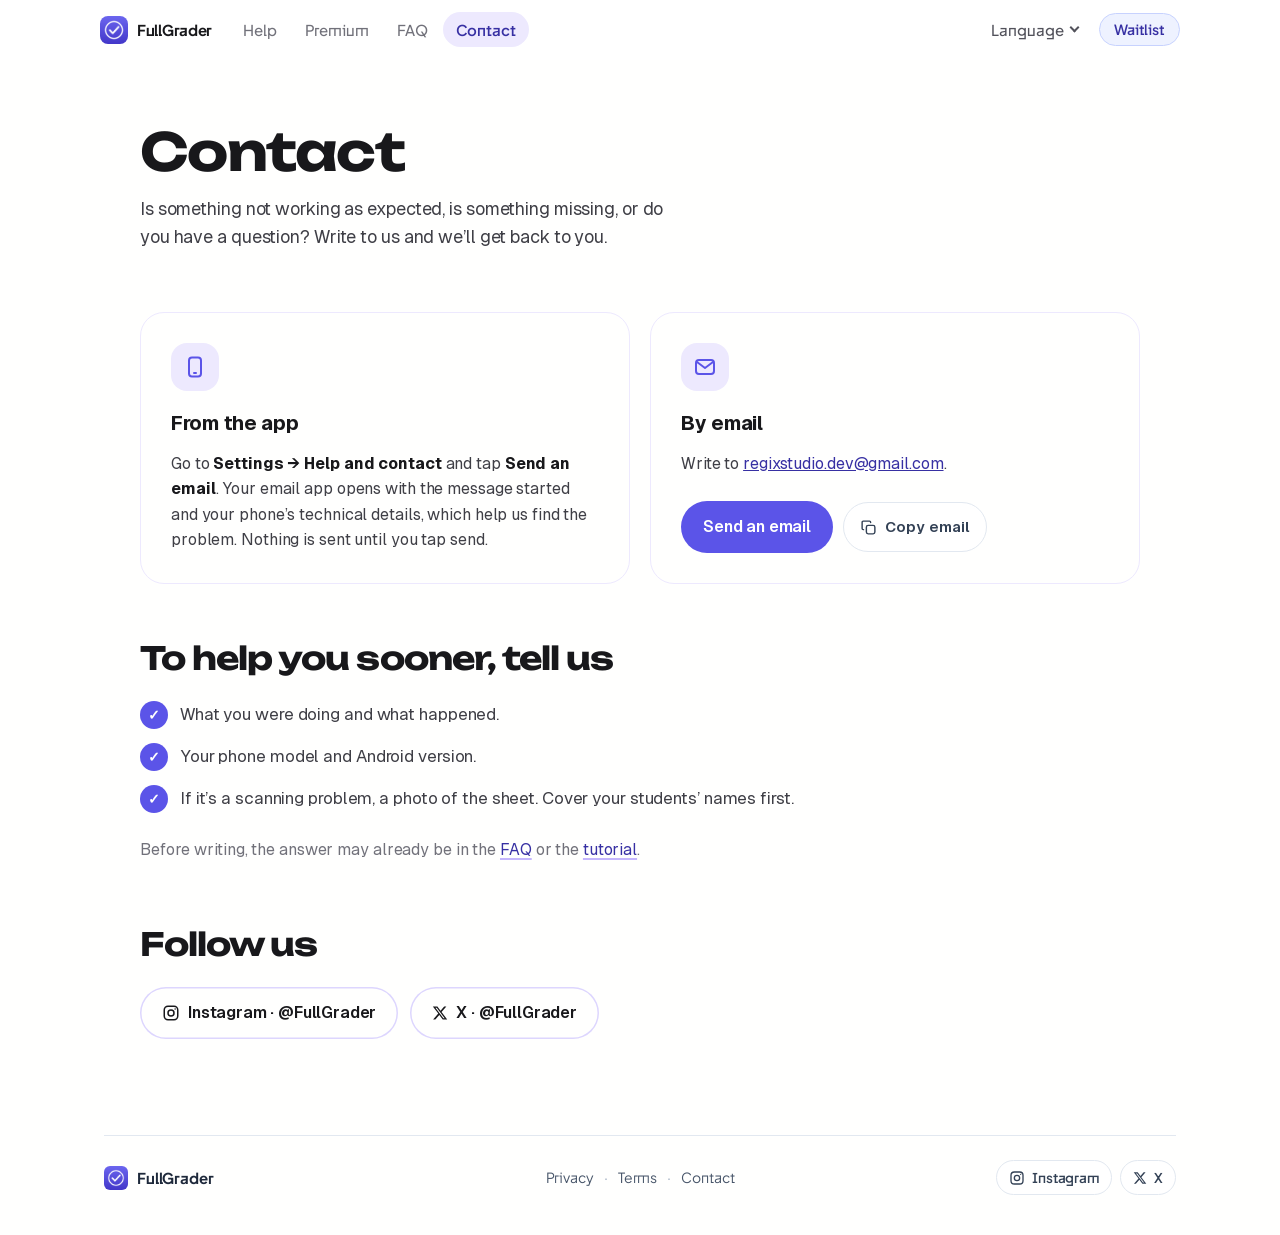
==== commit 51af86ab: "Web: redisseny unificat 2026 Co-Authored-By: Claude Opus 5.5 <noreply@anthropic.com> Claude-Session:" ====
--- a/contact/index.html
+++ b/contact/index.html
@@ -10,6 +10,7 @@
 <meta name="theme-color" content="#fffffe">
 <link rel="manifest" href="/site.webmanifest">
 <meta name="apple-mobile-web-app-title" content="FullGrader">
+<link rel="canonical" href="https://fullgrader.app/contact/">
 <meta property="og:type" content="website">
 <meta property="og:site_name" content="FullGrader">
 <meta property="og:locale" content="es_ES">
@@ -30,6 +31,7 @@
 <link rel="stylesheet" href="../page.css">
 <link rel="stylesheet" href="../ds.css?v=20261023e">
 <link rel="stylesheet" href="../fg2026.css?v=20261025a">
+<link rel="stylesheet" href="../ui.css?v=20261113a">
 </head>
 <body data-page="contact" data-root="../">
 <div class="topbar">
@@ -44,7 +46,7 @@
     <section class="band"><h1>Contacto</h1><p class="sub">¿Algo no funciona como esperabas, echas en falta alguna cosa o tienes una duda? Escríbenos y te contestamos.</p></section>
     <div class="ways">
       <div class="way"><span class="ico"><svg width="24" height="24" viewBox="0 0 24 24" fill="none" stroke="currentColor" stroke-width="2" stroke-linecap="round" stroke-linejoin="round"><rect x="6" y="2.5" width="12" height="19" rx="3"/><path d="M11 18h2"/></svg></span><h3>Desde la app</h3><p>Ve a <b>Ajustes → Ayuda y contacto</b> y toca <b>Escribir un correo</b>. Se abre tu correo con el mensaje empezado y con los datos técnicos de tu móvil, que nos ayudan a encontrar el problema. No se envía nada hasta que tú le des a enviar.</p></div>
-      <div class="way"><span class="ico"><svg width="24" height="24" viewBox="0 0 24 24" fill="none" stroke="currentColor" stroke-width="2" stroke-linecap="round" stroke-linejoin="round"><rect x="3" y="5" width="18" height="14" rx="3"/><path d="m4 7 8 6 8-6"/></svg></span><h3>Por correo</h3><p>Escríbenos a <a href="mailto:regixstudio.dev@gmail.com">regixstudio.dev@gmail.com</a>.</p><a class="btn" href="mailto:regixstudio.dev@gmail.com">Escribir un correo</a></div>
+      <div class="way"><span class="ico"><svg width="24" height="24" viewBox="0 0 24 24" fill="none" stroke="currentColor" stroke-width="2" stroke-linecap="round" stroke-linejoin="round"><rect x="3" y="5" width="18" height="14" rx="3"/><path d="m4 7 8 6 8-6"/></svg></span><h3>Por correo</h3><p>Escríbenos a <a href="mailto:regixstudio.dev@gmail.com">regixstudio.dev@gmail.com</a>.</p><div class="btns"><a class="btn" href="mailto:regixstudio.dev@gmail.com">Escribir un correo</a><button type="button" class="copy-mail" data-mail="regixstudio.dev@gmail.com" data-ok="¡Copiado!" title="regixstudio.dev@gmail.com"><svg viewBox="0 0 24 24" fill="none" stroke="currentColor" stroke-width="2" stroke-linecap="round" stroke-linejoin="round" aria-hidden="true"><rect x="9" y="9" width="12" height="12" rx="2.5"/><path d="M5 15H4.5A1.5 1.5 0 0 1 3 13.5v-9A1.5 1.5 0 0 1 4.5 3h9A1.5 1.5 0 0 1 15 4.5V5"/></svg><span>Copiar correo</span></button></div></div>
     </div>
     <section><h2 class="s-h2">Para ayudarte antes, cuéntanos</h2><ul class="checklist"><li><span>Qué estabas haciendo y qué ha pasado.</span></li><li><span>El modelo de tu móvil y la versión de Android.</span></li><li><span>Si es un problema al escanear, una foto de la hoja. Tapa antes los nombres de tus alumnos.</span></li></ul><p class="note">Antes de escribir, puede que la respuesta ya esté en las <a href="../faq/">preguntas frecuentes</a> o en el <a href="../help/">tutorial</a>.</p></section>
     <section><h2 class="s-h2">Síguenos en redes</h2>
@@ -54,7 +56,7 @@
     <section class="band"><h1>Contacte</h1><p class="sub">Alguna cosa no funciona com esperaves, trobes a faltar alguna funció o tens un dubte? Escriu-nos i et contestarem.</p></section>
     <div class="ways">
       <div class="way"><span class="ico"><svg width="24" height="24" viewBox="0 0 24 24" fill="none" stroke="currentColor" stroke-width="2" stroke-linecap="round" stroke-linejoin="round"><rect x="6" y="2.5" width="12" height="19" rx="3"/><path d="M11 18h2"/></svg></span><h3>Des de l’app</h3><p>Ves a <b>Ajustos → Ajuda i contacte</b> i toca <b>Escriu-nos un correu</b>. S’obre el teu correu amb el missatge començat i amb les dades tècniques del mòbil, que ens ajuden a trobar el problema. No s’envia res fins que tu li donis a enviar.</p></div>
-      <div class="way"><span class="ico"><svg width="24" height="24" viewBox="0 0 24 24" fill="none" stroke="currentColor" stroke-width="2" stroke-linecap="round" stroke-linejoin="round"><rect x="3" y="5" width="18" height="14" rx="3"/><path d="m4 7 8 6 8-6"/></svg></span><h3>Per correu</h3><p>Escriu-nos a <a href="mailto:regixstudio.dev@gmail.com">regixstudio.dev@gmail.com</a>.</p><a class="btn" href="mailto:regixstudio.dev@gmail.com">Escriu-nos un correu</a></div>
+      <div class="way"><span class="ico"><svg width="24" height="24" viewBox="0 0 24 24" fill="none" stroke="currentColor" stroke-width="2" stroke-linecap="round" stroke-linejoin="round"><rect x="3" y="5" width="18" height="14" rx="3"/><path d="m4 7 8 6 8-6"/></svg></span><h3>Per correu</h3><p>Escriu-nos a <a href="mailto:regixstudio.dev@gmail.com">regixstudio.dev@gmail.com</a>.</p><div class="btns"><a class="btn" href="mailto:regixstudio.dev@gmail.com">Escriu-nos un correu</a><button type="button" class="copy-mail" data-mail="regixstudio.dev@gmail.com" data-ok="Copiat!" title="regixstudio.dev@gmail.com"><svg viewBox="0 0 24 24" fill="none" stroke="currentColor" stroke-width="2" stroke-linecap="round" stroke-linejoin="round" aria-hidden="true"><rect x="9" y="9" width="12" height="12" rx="2.5"/><path d="M5 15H4.5A1.5 1.5 0 0 1 3 13.5v-9A1.5 1.5 0 0 1 4.5 3h9A1.5 1.5 0 0 1 15 4.5V5"/></svg><span>Copia el correu</span></button></div></div>
     </div>
     <section><h2 class="s-h2">Per ajudar-te abans, explica’ns</h2><ul class="checklist"><li><span>Què estaves fent i què ha passat.</span></li><li><span>El model del mòbil i la versió d’Android.</span></li><li><span>Si és un problema en escanejar, una foto del full. Abans, tapa els noms dels alumnes.</span></li></ul><p class="note">Abans d’escriure, potser la resposta ja és a les <a href="../faq/">preguntes freqüents</a> o al <a href="../help/">tutorial</a>.</p></section>
     <section><h2 class="s-h2">Segueix-nos a les xarxes</h2>
@@ -64,7 +66,7 @@
     <section class="band"><h1>Contacto</h1><p class="sub">Algo non funciona como esperabas, botas en falta algunha cousa ou tes unha dúbida? Escríbenos e contestámosche.</p></section>
     <div class="ways">
       <div class="way"><span class="ico"><svg width="24" height="24" viewBox="0 0 24 24" fill="none" stroke="currentColor" stroke-width="2" stroke-linecap="round" stroke-linejoin="round"><rect x="6" y="2.5" width="12" height="19" rx="3"/><path d="M11 18h2"/></svg></span><h3>Desde a app</h3><p>Vai a <b>Axustes → Axuda e contacto</b> e toca <b>Escribir un correo</b>. Ábrese o teu correo coa mensaxe comezada e cos datos técnicos do teu móbil, que nos axudan a atopar o problema. Non se envía nada ata que ti lle deas a enviar.</p></div>
-      <div class="way"><span class="ico"><svg width="24" height="24" viewBox="0 0 24 24" fill="none" stroke="currentColor" stroke-width="2" stroke-linecap="round" stroke-linejoin="round"><rect x="3" y="5" width="18" height="14" rx="3"/><path d="m4 7 8 6 8-6"/></svg></span><h3>Por correo</h3><p>Escríbenos a <a href="mailto:regixstudio.dev@gmail.com">regixstudio.dev@gmail.com</a>.</p><a class="btn" href="mailto:regixstudio.dev@gmail.com">Escribir un correo</a></div>
+      <div class="way"><span class="ico"><svg width="24" height="24" viewBox="0 0 24 24" fill="none" stroke="currentColor" stroke-width="2" stroke-linecap="round" stroke-linejoin="round"><rect x="3" y="5" width="18" height="14" rx="3"/><path d="m4 7 8 6 8-6"/></svg></span><h3>Por correo</h3><p>Escríbenos a <a href="mailto:regixstudio.dev@gmail.com">regixstudio.dev@gmail.com</a>.</p><div class="btns"><a class="btn" href="mailto:regixstudio.dev@gmail.com">Escribir un correo</a><button type="button" class="copy-mail" data-mail="regixstudio.dev@gmail.com" data-ok="Copiado!" title="regixstudio.dev@gmail.com"><svg viewBox="0 0 24 24" fill="none" stroke="currentColor" stroke-width="2" stroke-linecap="round" stroke-linejoin="round" aria-hidden="true"><rect x="9" y="9" width="12" height="12" rx="2.5"/><path d="M5 15H4.5A1.5 1.5 0 0 1 3 13.5v-9A1.5 1.5 0 0 1 4.5 3h9A1.5 1.5 0 0 1 15 4.5V5"/></svg><span>Copiar correo</span></button></div></div>
     </div>
     <section><h2 class="s-h2">Para axudarche antes, cóntanos</h2><ul class="checklist"><li><span>Que estabas facendo e que pasou.</span></li><li><span>O modelo do teu móbil e a versión de Android.</span></li><li><span>Se é un problema ao escanear, unha foto da folla. Tapa antes os nomes do teu alumnado.</span></li></ul><p class="note">Antes de escribir, quizais a resposta xa estea nas <a href="../faq/">preguntas frecuentes</a> ou no <a href="../help/">titorial</a>.</p></section>
     <section><h2 class="s-h2">Síguenos nas redes</h2>
@@ -74,7 +76,7 @@
     <section class="band"><h1>Harremanetarako</h1><p class="sub">Zerbait ez dabil espero bezala, zerbait faltan botatzen duzu edo zalantzaren bat duzu? Idatzi iezaguzu eta erantzungo dizugu.</p></section>
     <div class="ways">
       <div class="way"><span class="ico"><svg width="24" height="24" viewBox="0 0 24 24" fill="none" stroke="currentColor" stroke-width="2" stroke-linecap="round" stroke-linejoin="round"><rect x="6" y="2.5" width="12" height="19" rx="3"/><path d="M11 18h2"/></svg></span><h3>Aplikaziotik</h3><p>Joan <b>Ezarpenak → Laguntza eta harremana</b> atalera eta sakatu <b>Mezua idatzi</b>. Zure posta irekiko da, mezua hasita eta zure mugikorraren datu teknikoekin, arazoa aurkitzen laguntzen digutenak. Ez da ezer bidaltzen zuk bidali sakatu arte.</p></div>
-      <div class="way"><span class="ico"><svg width="24" height="24" viewBox="0 0 24 24" fill="none" stroke="currentColor" stroke-width="2" stroke-linecap="round" stroke-linejoin="round"><rect x="3" y="5" width="18" height="14" rx="3"/><path d="m4 7 8 6 8-6"/></svg></span><h3>Posta bidez</h3><p>Idatzi helbide honetara: <a href="mailto:regixstudio.dev@gmail.com">regixstudio.dev@gmail.com</a>.</p><a class="btn" href="mailto:regixstudio.dev@gmail.com">Mezua idatzi</a></div>
+      <div class="way"><span class="ico"><svg width="24" height="24" viewBox="0 0 24 24" fill="none" stroke="currentColor" stroke-width="2" stroke-linecap="round" stroke-linejoin="round"><rect x="3" y="5" width="18" height="14" rx="3"/><path d="m4 7 8 6 8-6"/></svg></span><h3>Posta bidez</h3><p>Idatzi helbide honetara: <a href="mailto:regixstudio.dev@gmail.com">regixstudio.dev@gmail.com</a>.</p><div class="btns"><a class="btn" href="mailto:regixstudio.dev@gmail.com">Mezua idatzi</a><button type="button" class="copy-mail" data-mail="regixstudio.dev@gmail.com" data-ok="Kopiatuta!" title="regixstudio.dev@gmail.com"><svg viewBox="0 0 24 24" fill="none" stroke="currentColor" stroke-width="2" stroke-linecap="round" stroke-linejoin="round" aria-hidden="true"><rect x="9" y="9" width="12" height="12" rx="2.5"/><path d="M5 15H4.5A1.5 1.5 0 0 1 3 13.5v-9A1.5 1.5 0 0 1 4.5 3h9A1.5 1.5 0 0 1 15 4.5V5"/></svg><span>Kopiatu helbidea</span></button></div></div>
     </div>
     <section><h2 class="s-h2">Lehenago laguntzeko, kontaiguzu</h2><ul class="checklist"><li><span>Zer egiten ari zinen eta zer gertatu den.</span></li><li><span>Zure mugikorraren modeloa eta Android bertsioa.</span></li><li><span>Eskaneatzean gertatzen bada, orriaren argazki bat. Aurretik, estali ikasleen izenak.</span></li></ul><p class="note">Idatzi aurretik, agian erantzuna <a href="../faq/">ohiko galderetan</a> edo <a href="../help/">tutorialean</a> dago jada.</p></section>
     <section><h2 class="s-h2">Jarraitu gaitzazu sareetan</h2>
@@ -84,7 +86,7 @@
     <section class="band"><h1>Contact</h1><p class="sub">Is something not working as expected, is something missing, or do you have a question? Write to us and we’ll get back to you.</p></section>
     <div class="ways">
       <div class="way"><span class="ico"><svg width="24" height="24" viewBox="0 0 24 24" fill="none" stroke="currentColor" stroke-width="2" stroke-linecap="round" stroke-linejoin="round"><rect x="6" y="2.5" width="12" height="19" rx="3"/><path d="M11 18h2"/></svg></span><h3>From the app</h3><p>Go to <b>Settings → Help and contact</b> and tap <b>Send an email</b>. Your email app opens with the message started and your phone’s technical details, which help us find the problem. Nothing is sent until you tap send.</p></div>
-      <div class="way"><span class="ico"><svg width="24" height="24" viewBox="0 0 24 24" fill="none" stroke="currentColor" stroke-width="2" stroke-linecap="round" stroke-linejoin="round"><rect x="3" y="5" width="18" height="14" rx="3"/><path d="m4 7 8 6 8-6"/></svg></span><h3>By email</h3><p>Write to <a href="mailto:regixstudio.dev@gmail.com">regixstudio.dev@gmail.com</a>.</p><a class="btn" href="mailto:regixstudio.dev@gmail.com">Send an email</a></div>
+      <div class="way"><span class="ico"><svg width="24" height="24" viewBox="0 0 24 24" fill="none" stroke="currentColor" stroke-width="2" stroke-linecap="round" stroke-linejoin="round"><rect x="3" y="5" width="18" height="14" rx="3"/><path d="m4 7 8 6 8-6"/></svg></span><h3>By email</h3><p>Write to <a href="mailto:regixstudio.dev@gmail.com">regixstudio.dev@gmail.com</a>.</p><div class="btns"><a class="btn" href="mailto:regixstudio.dev@gmail.com">Send an email</a><button type="button" class="copy-mail" data-mail="regixstudio.dev@gmail.com" data-ok="Copied!" title="regixstudio.dev@gmail.com"><svg viewBox="0 0 24 24" fill="none" stroke="currentColor" stroke-width="2" stroke-linecap="round" stroke-linejoin="round" aria-hidden="true"><rect x="9" y="9" width="12" height="12" rx="2.5"/><path d="M5 15H4.5A1.5 1.5 0 0 1 3 13.5v-9A1.5 1.5 0 0 1 4.5 3h9A1.5 1.5 0 0 1 15 4.5V5"/></svg><span>Copy email</span></button></div></div>
     </div>
     <section><h2 class="s-h2">To help you sooner, tell us</h2><ul class="checklist"><li><span>What you were doing and what happened.</span></li><li><span>Your phone model and Android version.</span></li><li><span>If it’s a scanning problem, a photo of the sheet. Cover your students’ names first.</span></li></ul><p class="note">Before writing, the answer may already be in the <a href="../faq/">FAQ</a> or the <a href="../help/">tutorial</a>.</p></section>
     <section><h2 class="s-h2">Follow us</h2>
@@ -94,7 +96,7 @@
     <section class="band"><h1>Kontakt</h1><p class="sub">Funktioniert etwas nicht wie erwartet, fehlt dir etwas oder hast du eine Frage? Schreib uns, wir antworten dir.</p></section>
     <div class="ways">
       <div class="way"><span class="ico"><svg width="24" height="24" viewBox="0 0 24 24" fill="none" stroke="currentColor" stroke-width="2" stroke-linecap="round" stroke-linejoin="round"><rect x="6" y="2.5" width="12" height="19" rx="3"/><path d="M11 18h2"/></svg></span><h3>Aus der App</h3><p>Gehe zu <b>Einstellungen → Hilfe und Kontakt</b> und tippe auf <b>E-Mail senden</b>. Deine Mail-App öffnet sich mit einer begonnenen Nachricht und den technischen Daten deines Handys, die uns bei der Fehlersuche helfen. Es wird nichts gesendet, bevor du selbst auf Senden tippst.</p></div>
-      <div class="way"><span class="ico"><svg width="24" height="24" viewBox="0 0 24 24" fill="none" stroke="currentColor" stroke-width="2" stroke-linecap="round" stroke-linejoin="round"><rect x="3" y="5" width="18" height="14" rx="3"/><path d="m4 7 8 6 8-6"/></svg></span><h3>Per E-Mail</h3><p>Schreib an <a href="mailto:regixstudio.dev@gmail.com">regixstudio.dev@gmail.com</a>.</p><a class="btn" href="mailto:regixstudio.dev@gmail.com">E-Mail senden</a></div>
+      <div class="way"><span class="ico"><svg width="24" height="24" viewBox="0 0 24 24" fill="none" stroke="currentColor" stroke-width="2" stroke-linecap="round" stroke-linejoin="round"><rect x="3" y="5" width="18" height="14" rx="3"/><path d="m4 7 8 6 8-6"/></svg></span><h3>Per E-Mail</h3><p>Schreib an <a href="mailto:regixstudio.dev@gmail.com">regixstudio.dev@gmail.com</a>.</p><div class="btns"><a class="btn" href="mailto:regixstudio.dev@gmail.com">E-Mail senden</a><button type="button" class="copy-mail" data-mail="regixstudio.dev@gmail.com" data-ok="Kopiert!" title="regixstudio.dev@gmail.com"><svg viewBox="0 0 24 24" fill="none" stroke="currentColor" stroke-width="2" stroke-linecap="round" stroke-linejoin="round" aria-hidden="true"><rect x="9" y="9" width="12" height="12" rx="2.5"/><path d="M5 15H4.5A1.5 1.5 0 0 1 3 13.5v-9A1.5 1.5 0 0 1 4.5 3h9A1.5 1.5 0 0 1 15 4.5V5"/></svg><span>E-Mail kopieren</span></button></div></div>
     </div>
     <section><h2 class="s-h2">Damit wir schneller helfen können, schreib uns</h2><ul class="checklist"><li><span>Was du gerade gemacht hast und was passiert ist.</span></li><li><span>Dein Handymodell und die Android-Version.</span></li><li><span>Bei Problemen beim Scannen ein Foto des Bogens. Decke vorher die Namen deiner Schüler/innen ab.</span></li></ul><p class="note">Vielleicht steht die Antwort schon in den <a href="../faq/">häufigen Fragen</a> oder in der <a href="../help/">Anleitung</a>.</p></section>
     <section><h2 class="s-h2">Folge uns</h2>
@@ -104,7 +106,7 @@
     <section class="band"><h1>Contact</h1><p class="sub">Quelque chose ne fonctionne pas comme prévu, il vous manque une fonction ou vous avez une question ? Écrivez-nous, nous vous répondrons.</p></section>
     <div class="ways">
       <div class="way"><span class="ico"><svg width="24" height="24" viewBox="0 0 24 24" fill="none" stroke="currentColor" stroke-width="2" stroke-linecap="round" stroke-linejoin="round"><rect x="6" y="2.5" width="12" height="19" rx="3"/><path d="M11 18h2"/></svg></span><h3>Depuis l’app</h3><p>Allez dans <b>Réglages → Aide et contact</b> et touchez <b>Envoyer un e-mail</b>. Votre messagerie s’ouvre avec le message commencé et les informations techniques de votre téléphone, qui nous aident à trouver le problème. Rien n’est envoyé tant que vous ne touchez pas Envoyer.</p></div>
-      <div class="way"><span class="ico"><svg width="24" height="24" viewBox="0 0 24 24" fill="none" stroke="currentColor" stroke-width="2" stroke-linecap="round" stroke-linejoin="round"><rect x="3" y="5" width="18" height="14" rx="3"/><path d="m4 7 8 6 8-6"/></svg></span><h3>Par e-mail</h3><p>Écrivez à <a href="mailto:regixstudio.dev@gmail.com">regixstudio.dev@gmail.com</a>.</p><a class="btn" href="mailto:regixstudio.dev@gmail.com">Envoyer un e-mail</a></div>
+      <div class="way"><span class="ico"><svg width="24" height="24" viewBox="0 0 24 24" fill="none" stroke="currentColor" stroke-width="2" stroke-linecap="round" stroke-linejoin="round"><rect x="3" y="5" width="18" height="14" rx="3"/><path d="m4 7 8 6 8-6"/></svg></span><h3>Par e-mail</h3><p>Écrivez à <a href="mailto:regixstudio.dev@gmail.com">regixstudio.dev@gmail.com</a>.</p><div class="btns"><a class="btn" href="mailto:regixstudio.dev@gmail.com">Envoyer un e-mail</a><button type="button" class="copy-mail" data-mail="regixstudio.dev@gmail.com" data-ok="Copié !" title="regixstudio.dev@gmail.com"><svg viewBox="0 0 24 24" fill="none" stroke="currentColor" stroke-width="2" stroke-linecap="round" stroke-linejoin="round" aria-hidden="true"><rect x="9" y="9" width="12" height="12" rx="2.5"/><path d="M5 15H4.5A1.5 1.5 0 0 1 3 13.5v-9A1.5 1.5 0 0 1 4.5 3h9A1.5 1.5 0 0 1 15 4.5V5"/></svg><span>Copier l’adresse</span></button></div></div>
     </div>
     <section><h2 class="s-h2">Pour vous aider plus vite, indiquez-nous</h2><ul class="checklist"><li><span>Ce que vous faisiez et ce qui s’est passé.</span></li><li><span>Le modèle de votre téléphone et la version d’Android.</span></li><li><span>S’il s’agit d’un problème de scan, une photo de la feuille. Masquez d’abord les noms de vos élèves.</span></li></ul><p class="note">Avant d’écrire, la réponse se trouve peut-être déjà dans les <a href="../faq/">questions fréquentes</a> ou le <a href="../help/">tutoriel</a>.</p></section>
     <section><h2 class="s-h2">Suivez-nous</h2>
@@ -114,7 +116,7 @@
     <section class="band"><h1>Contatti</h1><p class="sub">Qualcosa non funziona come previsto, ti manca qualcosa o hai un dubbio? Scrivici e ti risponderemo.</p></section>
     <div class="ways">
       <div class="way"><span class="ico"><svg width="24" height="24" viewBox="0 0 24 24" fill="none" stroke="currentColor" stroke-width="2" stroke-linecap="round" stroke-linejoin="round"><rect x="6" y="2.5" width="12" height="19" rx="3"/><path d="M11 18h2"/></svg></span><h3>Dall’app</h3><p>Vai su <b>Impostazioni → Aiuto e contatti</b> e tocca <b>Invia un’email</b>. Si apre la tua email con il messaggio già iniziato e i dati tecnici del telefono, che ci aiutano a trovare il problema. Non viene inviato nulla finché non tocchi Invia.</p></div>
-      <div class="way"><span class="ico"><svg width="24" height="24" viewBox="0 0 24 24" fill="none" stroke="currentColor" stroke-width="2" stroke-linecap="round" stroke-linejoin="round"><rect x="3" y="5" width="18" height="14" rx="3"/><path d="m4 7 8 6 8-6"/></svg></span><h3>Per email</h3><p>Scrivi a <a href="mailto:regixstudio.dev@gmail.com">regixstudio.dev@gmail.com</a>.</p><a class="btn" href="mailto:regixstudio.dev@gmail.com">Invia un’email</a></div>
+      <div class="way"><span class="ico"><svg width="24" height="24" viewBox="0 0 24 24" fill="none" stroke="currentColor" stroke-width="2" stroke-linecap="round" stroke-linejoin="round"><rect x="3" y="5" width="18" height="14" rx="3"/><path d="m4 7 8 6 8-6"/></svg></span><h3>Per email</h3><p>Scrivi a <a href="mailto:regixstudio.dev@gmail.com">regixstudio.dev@gmail.com</a>.</p><div class="btns"><a class="btn" href="mailto:regixstudio.dev@gmail.com">Invia un’email</a><button type="button" class="copy-mail" data-mail="regixstudio.dev@gmail.com" data-ok="Copiato!" title="regixstudio.dev@gmail.com"><svg viewBox="0 0 24 24" fill="none" stroke="currentColor" stroke-width="2" stroke-linecap="round" stroke-linejoin="round" aria-hidden="true"><rect x="9" y="9" width="12" height="12" rx="2.5"/><path d="M5 15H4.5A1.5 1.5 0 0 1 3 13.5v-9A1.5 1.5 0 0 1 4.5 3h9A1.5 1.5 0 0 1 15 4.5V5"/></svg><span>Copia indirizzo</span></button></div></div>
     </div>
     <section><h2 class="s-h2">Per aiutarti prima, raccontaci</h2><ul class="checklist"><li><span>Cosa stavi facendo e cosa è successo.</span></li><li><span>Il modello del telefono e la versione di Android.</span></li><li><span>Se è un problema di scansione, una foto del foglio. Prima copri i nomi dei tuoi studenti.</span></li></ul><p class="note">Prima di scrivere, forse la risposta è già nelle <a href="../faq/">domande frequenti</a> o nella <a href="../help/">guida</a>.</p></section>
     <section><h2 class="s-h2">Seguici</h2>
@@ -124,16 +126,17 @@
     <section class="band"><h1>Contacto</h1><p class="sub">Algo não funciona como esperava, sente falta de alguma coisa ou tem uma dúvida? Escreva-nos e responderemos.</p></section>
     <div class="ways">
       <div class="way"><span class="ico"><svg width="24" height="24" viewBox="0 0 24 24" fill="none" stroke="currentColor" stroke-width="2" stroke-linecap="round" stroke-linejoin="round"><rect x="6" y="2.5" width="12" height="19" rx="3"/><path d="M11 18h2"/></svg></span><h3>A partir da aplicação</h3><p>Vá a <b>Definições → Ajuda e contacto</b> e toque em <b>Enviar um e-mail</b>. Abre-se o seu e-mail com a mensagem começada e os dados técnicos do telemóvel, que nos ajudam a encontrar o problema. Nada é enviado até tocar em enviar.</p></div>
-      <div class="way"><span class="ico"><svg width="24" height="24" viewBox="0 0 24 24" fill="none" stroke="currentColor" stroke-width="2" stroke-linecap="round" stroke-linejoin="round"><rect x="3" y="5" width="18" height="14" rx="3"/><path d="m4 7 8 6 8-6"/></svg></span><h3>Por e-mail</h3><p>Escreva para <a href="mailto:regixstudio.dev@gmail.com">regixstudio.dev@gmail.com</a>.</p><a class="btn" href="mailto:regixstudio.dev@gmail.com">Enviar um e-mail</a></div>
+      <div class="way"><span class="ico"><svg width="24" height="24" viewBox="0 0 24 24" fill="none" stroke="currentColor" stroke-width="2" stroke-linecap="round" stroke-linejoin="round"><rect x="3" y="5" width="18" height="14" rx="3"/><path d="m4 7 8 6 8-6"/></svg></span><h3>Por e-mail</h3><p>Escreva para <a href="mailto:regixstudio.dev@gmail.com">regixstudio.dev@gmail.com</a>.</p><div class="btns"><a class="btn" href="mailto:regixstudio.dev@gmail.com">Enviar um e-mail</a><button type="button" class="copy-mail" data-mail="regixstudio.dev@gmail.com" data-ok="Copiado!" title="regixstudio.dev@gmail.com"><svg viewBox="0 0 24 24" fill="none" stroke="currentColor" stroke-width="2" stroke-linecap="round" stroke-linejoin="round" aria-hidden="true"><rect x="9" y="9" width="12" height="12" rx="2.5"/><path d="M5 15H4.5A1.5 1.5 0 0 1 3 13.5v-9A1.5 1.5 0 0 1 4.5 3h9A1.5 1.5 0 0 1 15 4.5V5"/></svg><span>Copiar e-mail</span></button></div></div>
     </div>
     <section><h2 class="s-h2">Para o ajudarmos mais depressa, diga-nos</h2><ul class="checklist"><li><span>O que estava a fazer e o que aconteceu.</span></li><li><span>O modelo do telemóvel e a versão do Android.</span></li><li><span>Se for um problema ao digitalizar, uma fotografia da folha. Tape antes os nomes dos seus alunos.</span></li></ul><p class="note">Antes de escrever, talvez a resposta já esteja nas <a href="../faq/">perguntas frequentes</a> ou no <a href="../help/">tutorial</a>.</p></section>
     <section><h2 class="s-h2">Siga-nos</h2>
     <div class="social"><a class="btn ghost" href="https://www.instagram.com/FullGrader/" target="_blank" rel="noopener"><svg class="soc-ico" width="18" height="18" viewBox="0 0 24 24" fill="none" stroke="currentColor" stroke-width="2" aria-hidden="true"><rect x="3" y="3" width="18" height="18" rx="5"/><circle cx="12" cy="12" r="4"/><circle cx="17.5" cy="6.5" r="1" fill="currentColor" stroke="none"/></svg><span>Instagram · @FullGrader</span></a><a class="btn ghost" href="https://x.com/FullGrader" target="_blank" rel="noopener"><svg class="soc-ico" width="16" height="16" viewBox="0 0 24 24" fill="currentColor" aria-hidden="true"><path d="M18.244 2.25h3.308l-7.227 8.26 8.502 11.24H16.17l-5.214-6.817L4.99 21.75H1.68l7.73-8.835L1.254 2.25H8.08l4.713 6.231zm-1.161 17.52h1.833L7.084 4.126H5.117z"/></svg><span>X · @FullGrader</span></a></div></section>
   </div>
 </main>
-<footer class="site-foot"><a href="../privacy/" data-nav="privacy">Privacidad</a><span aria-hidden="true">·</span><a href="../terms/" data-nav="terms">Condiciones</a><span aria-hidden="true">·</span><a href="../contact/" data-nav="contact">Contacto</a></footer>
-<script src="../topbar.js?v=20261023d"></script>
+<footer class="fg-foot"><div class="fg-foot-in"><a class="ff-brand" href="/"><img src="../icon.png" alt="" width="24" height="24"><span>FullGrader</span></a><nav class="ff-links" aria-label="Legal"><a href="../privacy/" data-nav="privacy">Privacidad</a><span aria-hidden="true">·</span><a href="../terms/" data-nav="terms">Condiciones</a><span aria-hidden="true">·</span><a href="../contact/" data-nav="contact">Contacto</a></nav><div class="ff-soc"><a href="https://www.instagram.com/FullGrader/" target="_blank" rel="noopener" aria-label="Instagram @FullGrader"><svg width="16" height="16" viewBox="0 0 24 24" fill="none" stroke="currentColor" stroke-width="2" aria-hidden="true"><rect x="3" y="3" width="18" height="18" rx="5"/><circle cx="12" cy="12" r="4"/><circle cx="17.5" cy="6.5" r="1" fill="currentColor" stroke="none"/></svg><span>Instagram</span></a><a href="https://x.com/FullGrader" target="_blank" rel="noopener" aria-label="X @FullGrader"><svg width="14" height="14" viewBox="0 0 24 24" fill="currentColor" aria-hidden="true"><path d="M18.244 2.25h3.308l-7.227 8.26 8.502 11.24H16.17l-5.214-6.817L4.99 21.75H1.68l7.73-8.835L1.254 2.25H8.08l4.713 6.231zm-1.161 17.52h1.833L7.084 4.126H5.117z"/></svg><span>X</span></a></div></div></footer>
+<script src="../topbar.js?v=20261113a"></script>
 <script>FGBar.simple({"es": "Contacto · FullGrader", "ca": "Contacte · FullGrader", "gl": "Contacto · FullGrader", "eu": "Harremanetarako · FullGrader", "en": "Contact · FullGrader", "de": "Kontakt · FullGrader", "fr": "Contact · FullGrader", "it": "Contatti · FullGrader", "pt": "Contacto · FullGrader"});</script>
+<script src="../ui.js?v=20261113a"></script>
 <!-- Cloudflare Web Analytics --><script type='module' src='https://static.cloudflareinsights.com/beacon.min.js' data-cf-beacon='{"token": "ecd0814faef9474b99f98e1efa2c1651"}'></script><!-- End Cloudflare Web Analytics -->
 </body>
 </html>
--- a/ui.css
+++ b/ui.css
@@ -0,0 +1,274 @@
+/* =====================================================================
+   ui.css · Capa común 2026 para todas las páginas de fullgrader.app
+   (se carga la última, después de fg2026.css).
+   1. Barra superior, botón «Lista de espera» y desplegables propios
+   2. Insignias de tienda «Próximamente»
+   3. Pie común
+   4. Ajuda · 5. Premium · 6. Preguntas frecuentes · 7. Contacto
+   ===================================================================== */
+
+:root {
+  --ui-brand: #5850ec;
+  --ui-brand-dark: #3730a3;
+  --ui-indigo-50: #eef2ff;
+  --ui-indigo-100: #e0e7ff;
+  --ui-indigo-200: #c7d2fe;
+  --ui-indigo-300: #a5b4fc;
+  --ui-slate-50: #f8fafc;
+  --ui-slate-100: #f1f5f9;
+  --ui-slate-200: #e2e8f0;
+  --ui-slate-300: #cbd5e1;
+  --ui-slate-400: #94a3b8;
+  --ui-slate-500: #64748b;
+  --ui-slate-600: #475569;
+  --ui-slate-700: #334155;
+  --ui-slate-800: #1e293b;
+  --ui-slate-900: #0f172a;
+  --ui-shadow-sm: 0 1px 2px rgba(16, 24, 40, .06), 0 1px 3px rgba(16, 24, 40, .06);
+  --ui-shadow-md: 0 4px 10px -2px rgba(16, 24, 40, .08), 0 2px 4px -2px rgba(16, 24, 40, .05);
+  --ui-shadow-lg: 0 14px 32px -8px rgba(15, 23, 42, .16), 0 4px 10px -4px rgba(15, 23, 42, .08);
+  --ui-ease: cubic-bezier(.2, .8, .2, 1);
+}
+
+.sr-only { position: absolute; width: 1px; height: 1px; padding: 0; margin: -1px; overflow: hidden; clip: rect(0 0 0 0); white-space: nowrap; border: 0; }
+
+/* ---------- 1. Barra superior con efecto cristal ---------- */
+.topbar {
+  position: sticky !important; top: 0; z-index: 50 !important;
+  background: rgba(255, 255, 255, .8) !important;
+  -webkit-backdrop-filter: saturate(1.6) blur(12px) !important; backdrop-filter: saturate(1.6) blur(12px) !important;
+  border-bottom: 1px solid transparent !important;
+  transition: border-color .25s var(--ui-ease), box-shadow .25s var(--ui-ease), background .25s var(--ui-ease);
+}
+.topbar.scrolled { border-bottom-color: rgba(226, 232, 240, .6) !important; box-shadow: 0 6px 20px -16px rgba(15, 23, 42, .35); }
+
+.tb-cta {
+  flex: none; margin-left: 10px; padding: 6px 14px; border-radius: 999px;
+  border: 1px solid var(--ui-indigo-200); background: var(--ui-indigo-50); color: var(--ui-brand-dark) !important;
+  font-size: 14px; font-weight: 600; line-height: 1.3; text-decoration: none;
+  transition: background .2s, border-color .2s, color .2s, transform .3s var(--ui-ease);
+}
+.tb-cta:hover { background: var(--ui-brand); border-color: var(--ui-brand); color: #fff !important; }
+.tb-cta:focus-visible { outline: 3px solid var(--ui-indigo-300) !important; outline-offset: 2px; }
+
+/* Desplegable propio (idioma y «Menú» en pantallas estrechas) */
+.tb-dd { position: relative; padding: 0 !important; }
+.tb-dd-btn {
+  appearance: none; border: 0; background: transparent; font: inherit; color: inherit; cursor: pointer;
+  display: inline-flex; align-items: center; gap: 7px; padding: 6px 10px; border-radius: 999px; line-height: 1.4;
+}
+.tb-dd-btn:focus-visible { outline: 3px solid var(--ui-indigo-300) !important; outline-offset: 1px; }
+.tb-dd .tb-arrow { transition: transform .25s var(--ui-ease); }
+.tb-dd.open .tb-arrow { transform: translateY(3px) rotate(225deg); }
+.tb-dd.open { background: var(--ui-slate-50) !important; color: var(--ui-slate-900) !important; }
+.tb-dd-list {
+  position: absolute; right: 0; top: calc(100% + 10px); z-index: 60; min-width: 196px; max-height: min(70vh, 420px); overflow: auto;
+  margin: 0; padding: 6px; list-style: none; background: #fff; border: 1px solid var(--ui-slate-200); border-radius: 12px;
+  box-shadow: var(--ui-shadow-lg); font-size: 15px; font-weight: 500; white-space: nowrap;
+  opacity: 0; visibility: hidden; transform: translateY(-6px) scale(.98); transform-origin: top right;
+  transition: opacity .18s var(--ui-ease), transform .22s var(--ui-ease), visibility 0s linear .22s;
+}
+.tb-dd-menu .tb-dd-list { right: auto; left: 0; transform-origin: top left; }
+.tb-dd.open .tb-dd-list { opacity: 1; visibility: visible; transform: none; transition: opacity .18s var(--ui-ease), transform .22s var(--ui-ease), visibility 0s; }
+.tb-dd-list li {
+  display: flex; align-items: center; justify-content: space-between; gap: 16px; padding: 8px 10px; border-radius: 8px;
+  color: var(--ui-slate-700); cursor: pointer; outline: 0; transition: background .15s, color .15s;
+}
+.tb-dd-list li:hover, .tb-dd-list li:focus { background: var(--ui-slate-50); color: var(--ui-slate-900); }
+.tb-dd-list li:focus-visible { box-shadow: inset 0 0 0 2px var(--ui-indigo-200); }
+.tb-dd-list li svg { width: 16px; height: 16px; flex: none; color: var(--ui-brand); opacity: 0; }
+.tb-dd-list li[aria-selected="true"] { color: var(--ui-brand-dark); font-weight: 650; }
+.tb-dd-list li[aria-selected="true"] svg { opacity: 1; }
+@media (max-width: 480px) {
+  .tb-cta { font-size: 13px; padding: 5px 11px; margin-left: 6px; }
+  .tb-dd-btn { padding: 5px 7px; }
+}
+@media (max-width: 360px) { .tb-cta { display: none; } }
+
+/* ---------- 2. Insignias de tienda «Próximamente» ---------- */
+.soon-badge {
+  display: inline-flex !important; flex-direction: row !important; align-items: center; gap: 11px;
+  height: 52px; padding: 0 18px 0 14px !important; border-radius: 12px; vertical-align: middle;
+  background: var(--ui-slate-50) !important; border: 1px solid var(--ui-slate-200) !important; color: var(--ui-slate-500) !important;
+  transition: border-color .2s, background .2s, transform .3s var(--ui-ease), box-shadow .2s;
+}
+.soon-badge:hover { border-color: var(--ui-indigo-300) !important; background: #fff !important; transform: translateY(-1px); box-shadow: var(--ui-shadow-sm); }
+.soon-badge .sb-ico { flex: none; width: 22px; height: 22px; fill: var(--ui-slate-700); }
+.soon-badge .sb-txt { display: flex; flex-direction: column; gap: 1px; line-height: 1.1; text-align: left; }
+.soon-badge .sb-top { font-size: 10.5px !important; font-weight: 700; letter-spacing: .06em; text-transform: uppercase; color: var(--ui-slate-500) !important; }
+.soon-badge .sb-name { font-size: 18px !important; font-weight: 700; letter-spacing: -.01em; color: var(--ui-slate-800) !important; }
+.closing .soon-badge { margin: 5px !important; }
+.cta-box .soon-badge, .fg-actions .soon-badge { margin: 0 !important; }
+.price .soon-badge + .soon-badge { margin-left: 0; }
+
+/* ---------- 3. Pie común ---------- */
+.fg-foot { max-width: 1120px; margin: 72px auto 0; padding: 0 24px 40px; font-family: "Plus Jakarta Sans", -apple-system, BlinkMacSystemFont, "Segoe UI", Roboto, Arial, sans-serif; text-align: left; }
+.fg-foot-in {
+  display: grid; grid-template-columns: 1fr auto 1fr; align-items: center; gap: 16px 24px;
+  padding-top: 24px; border-top: 1px solid var(--ui-slate-200);
+}
+.ff-brand { display: inline-flex; align-items: center; gap: 9px; color: var(--ui-slate-800) !important; font-weight: 700; font-size: 15px; letter-spacing: -.01em; text-decoration: none; justify-self: start; }
+.ff-brand img { width: 24px; height: 24px; border-radius: 6px; display: block; }
+.ff-links { display: flex; flex-wrap: wrap; justify-content: center; align-items: center; gap: 4px 10px; font-size: 14px; color: var(--ui-slate-400); }
+.ff-links a { color: var(--ui-slate-600) !important; text-decoration: none; transition: color .2s; }
+.ff-links a:hover { color: var(--ui-brand-dark) !important; }
+.ff-soc { display: flex; gap: 8px; justify-self: end; }
+.ff-soc a {
+  display: inline-flex; align-items: center; gap: 7px; padding: 6px 12px; border-radius: 999px;
+  border: 1px solid var(--ui-slate-200); background: #fff; color: var(--ui-slate-700) !important;
+  font-size: 13.5px; font-weight: 600; text-decoration: none; transition: border-color .2s, background .2s, color .2s, transform .3s var(--ui-ease);
+}
+.ff-soc a:hover { border-color: var(--ui-indigo-300); background: var(--ui-indigo-50); color: var(--ui-brand-dark) !important; transform: translateY(-1px); }
+.ff-soc svg { flex: none; }
+.ff-legal { margin: 18px 0 0; font-size: 12px; color: var(--ui-slate-400); text-align: center; }
+@media (max-width: 760px) {
+  .fg-foot { margin-top: 56px; padding: 0 20px 32px; }
+  .fg-foot-in { grid-template-columns: 1fr; justify-items: center; text-align: center; }
+  .ff-brand, .ff-soc { justify-self: center; }
+}
+
+/* ---------- 4. Ajuda ---------- */
+.help-tools { margin: 0 0 16px; }
+.help-search { position: relative; }
+.help-search svg { position: absolute; left: 15px; top: 50%; width: 18px; height: 18px; margin-top: -9px; color: var(--ui-slate-400); pointer-events: none; }
+.help-search input {
+  width: 100%; height: 50px; padding: 0 44px 0 44px; border-radius: 14px; border: 1px solid var(--ui-slate-200);
+  background: #fff; font: inherit; font-size: 16px; color: var(--ui-slate-900); box-shadow: var(--ui-shadow-sm);
+  transition: border-color .2s, box-shadow .2s;
+}
+.help-search input::placeholder { color: var(--ui-slate-400); }
+.help-search input:focus { outline: 0; border-color: var(--ui-indigo-300); box-shadow: 0 0 0 4px var(--ui-indigo-50); }
+.help-search input::-webkit-search-cancel-button { display: none; }
+.help-search .clr {
+  position: absolute; right: 10px; top: 50%; margin-top: -15px; width: 30px; height: 30px; border-radius: 50%;
+  border: 0; background: var(--ui-slate-100); color: var(--ui-slate-600); cursor: pointer; font-size: 18px; line-height: 1; display: none;
+}
+.help-search.has .clr { display: block; }
+.help-count { margin: 10px 2px 0; font-size: 13.5px; color: var(--ui-slate-500); min-height: 1em; }
+.help-empty { padding: 28px; text-align: center; border: 1px dashed var(--ui-slate-300); border-radius: 16px; color: var(--ui-slate-500); font-size: 15px; }
+.section[hidden] { display: none !important; }
+.section-body mark { background: #fef08a; color: inherit; border-radius: 3px; padding: 0 1px; }
+
+/* Acordeones: hover suave y apertura animada */
+.section { transition: border-color .25s var(--ui-ease), box-shadow .25s var(--ui-ease), transform .3s var(--ui-ease) !important; }
+.section:not(.open):hover { border-color: var(--ui-indigo-200) !important; box-shadow: var(--ui-shadow-md) !important; transform: translateY(-1px); }
+.section-header { transition: background .2s; }
+.section:not(.open) .section-header:hover { background: rgba(248, 250, 252, .8); }
+.chevron { transition: transform .3s var(--ui-ease) !important; }
+.section-body { overflow: hidden; }
+.section.anim .section-body { display: block !important; }
+
+/* Índice: el paso activo se marca solo */
+.toc a { border-radius: 8px; transition: color .2s, background .2s; }
+.toc a.on { color: var(--ui-brand-dark) !important; font-weight: 650; }
+.toc a.on::before { background: var(--ui-brand) !important; color: #fff !important; }
+@media (min-width: 900px) {
+  [data-lang] > main > .toc { top: 88px !important; }
+  .toc a { padding: 6px 8px !important; margin-left: -8px; }
+  .toc a:hover, .toc a.on { background: var(--ui-indigo-50); }
+}
+/* Móvil: el índice se convierte en un selector compacto y fijo arriba */
+.toc-mini { display: none; }
+@media (max-width: 899px) {
+  [data-lang] .toc { display: none; }
+  .toc-mini {
+    display: block; position: sticky; top: 58px; z-index: 10; margin: 0 -16px 14px; padding: 8px 16px;
+    background: rgba(255, 255, 255, .85); -webkit-backdrop-filter: blur(10px); backdrop-filter: blur(10px);
+  }
+  .toc-mini label { position: relative; display: block; }
+  .toc-mini select {
+    width: 100%; height: 46px; appearance: none; -webkit-appearance: none; padding: 0 40px 0 14px; border-radius: 12px;
+    border: 1px solid var(--ui-slate-200); background: #fff; font: inherit; font-size: 15px; font-weight: 600; color: var(--ui-slate-800);
+    box-shadow: var(--ui-shadow-sm);
+  }
+  .toc-mini label::after { content: ''; position: absolute; right: 17px; top: 50%; width: 7px; height: 7px; margin-top: -6px; border-right: 2px solid var(--ui-slate-500); border-bottom: 2px solid var(--ui-slate-500); transform: rotate(45deg); pointer-events: none; }
+}
+
+/* ---------- 5. Premium ---------- */
+body[data-page="premium"] .table-wrap {
+  border: 1px solid var(--ui-slate-200) !important; border-radius: 20px !important; box-shadow: var(--ui-shadow-sm) !important;
+  overflow-x: auto; overflow-y: hidden; -webkit-overflow-scrolling: touch; scroll-behavior: smooth; overscroll-behavior-x: contain;
+}
+body[data-page="premium"] .compare { font-size: 15.5px; }
+body[data-page="premium"] .compare th, body[data-page="premium"] .compare td { border-bottom-color: var(--ui-slate-100) !important; }
+body[data-page="premium"] .compare th[scope="row"] { color: var(--ui-slate-800); font-weight: 500; }
+body[data-page="premium"] .compare thead th { background: var(--ui-slate-50) !important; color: var(--ui-slate-600) !important; font-size: 13px; letter-spacing: .04em; text-transform: uppercase; }
+body[data-page="premium"] .compare thead th.pcol {
+  position: relative; background: rgba(238, 242, 255, .7) !important; color: var(--ui-brand-dark) !important;
+  box-shadow: inset 0 3px 0 var(--ui-brand); font-family: inherit; text-transform: none; letter-spacing: -.01em; font-size: 16px; padding-top: 22px !important;
+}
+.pcol .best {
+  display: block; width: max-content; margin: 0 auto 4px; padding: 2px 9px; border-radius: 999px;
+  background: var(--ui-brand); color: #fff; font-size: 10.5px; font-weight: 700; letter-spacing: .05em; text-transform: uppercase; line-height: 1.6;
+}
+body[data-page="premium"] .compare td { color: var(--ui-slate-800); }
+body[data-page="premium"] .compare td:last-child { background: rgba(238, 242, 255, .5) !important; }
+body[data-page="premium"] .compare tbody tr:hover { background: rgba(248, 250, 252, .8) !important; }
+body[data-page="premium"] .compare tbody tr:hover td:last-child { background: rgba(224, 231, 255, .7) !important; }
+body[data-page="premium"] .no { color: var(--ui-slate-400); opacity: 1; }
+@media (max-width: 600px) {
+  body[data-page="premium"] .compare { min-width: 520px; }
+}
+
+/* Tarjeta oscura «Dones suport al desenvolupament» */
+body[data-page="premium"] .darkband {
+  position: relative; overflow: hidden; isolation: isolate;
+  margin: 64px 0 0 !important; padding: 44px 44px 46px !important; border-radius: 20px !important;
+  background: var(--ui-slate-900) !important; color: #fff !important; clip-path: none !important;
+  box-shadow: 0 30px 60px -30px rgba(55, 48, 163, .55) !important;
+}
+body[data-page="premium"] .darkband::before {
+  content: ''; position: absolute; z-index: -1; width: 520px; height: 520px; right: -160px; top: -280px; border-radius: 50%;
+  background: radial-gradient(closest-side, rgba(88, 80, 236, .55), rgba(139, 92, 246, .18) 55%, transparent);
+  pointer-events: none;
+}
+body[data-page="premium"] .darkband::after {
+  content: ''; position: absolute; z-index: -1; inset: 0; border-radius: inherit; pointer-events: none;
+  box-shadow: inset 0 0 0 1px rgba(255, 255, 255, .08);
+}
+body[data-page="premium"] .darkband h3 { color: #fff !important; }
+body[data-page="premium"] .darkband p { color: #cbd5e1 !important; max-width: 60ch; }
+body[data-page="premium"] .darkband .heart {
+  display: grid; place-items: center; width: 44px; height: 44px; margin-bottom: 18px; border-radius: 12px;
+  background: rgba(88, 80, 236, .25); box-shadow: inset 0 0 0 1px rgba(165, 180, 252, .3); color: #c7d2fe;
+}
+@media (max-width: 600px) { body[data-page="premium"] .darkband { padding: 32px 24px !important; } }
+
+/* ---------- 6. Preguntas frecuentes ---------- */
+.faq-filters { display: flex; flex-wrap: wrap; gap: 8px; margin: 0 0 22px; }
+.faq-filters button {
+  appearance: none; font: inherit; font-size: 14px; font-weight: 600; cursor: pointer;
+  padding: 8px 15px; border-radius: 999px; border: 1px solid var(--ui-slate-200); background: #fff; color: var(--ui-slate-600);
+  transition: background .2s, border-color .2s, color .2s, transform .3s var(--ui-ease);
+}
+.faq-filters button:hover { border-color: var(--ui-indigo-300); color: var(--ui-brand-dark); }
+.faq-filters button[aria-pressed="true"] { background: var(--ui-brand); border-color: var(--ui-brand); color: #fff; }
+.faq-filters button:focus-visible { outline: 3px solid var(--ui-indigo-300); outline-offset: 2px; }
+.faq details[hidden] { display: none !important; }
+.faq details { margin-bottom: 10px; }
+.faq details:not([hidden]) { animation: ui-fade .3s var(--ui-ease) both; }
+@keyframes ui-fade { from { opacity: 0; transform: translateY(4px); } to { opacity: 1; transform: none; } }
+/* «+» que gira 45° hasta «×» al abrir */
+.faq summary::before, .faq summary::after { transition: transform .35s var(--ui-ease), background .25s !important; }
+.faq summary::after { transform: rotate(90deg) !important; }
+.faq details[open] summary::before { transform: rotate(45deg) !important; background: var(--ui-brand) !important; }
+.faq details[open] summary::after { transform: rotate(135deg) !important; background: var(--ui-brand) !important; }
+.faq details[open] > p { animation: ui-fade .3s var(--ui-ease) both; }
+
+/* ---------- 7. Contacto ---------- */
+.way .btns { display: flex; flex-wrap: wrap; gap: 10px; margin-top: auto; align-items: center; }
+.way .btns .btn { margin-top: 0; }
+.copy-mail {
+  appearance: none; font: inherit; font-size: 15px; font-weight: 600; cursor: pointer;
+  display: inline-flex; align-items: center; gap: 8px; padding: 12px 16px; border-radius: 999px;
+  border: 1px solid var(--ui-slate-200); background: #fff; color: var(--ui-slate-700);
+  transition: border-color .2s, background .2s, color .2s;
+}
+.copy-mail:hover { border-color: var(--ui-indigo-300); background: var(--ui-indigo-50); color: var(--ui-brand-dark); }
+.copy-mail:focus-visible { outline: 3px solid var(--ui-indigo-300); outline-offset: 2px; }
+.copy-mail svg { width: 17px; height: 17px; flex: none; }
+.copy-mail.done { border-color: #86efac; background: #f0fdf4; color: #15803d; }
+
+@media (prefers-reduced-motion: reduce) {
+  .tb-dd-list, .section, .faq details, .faq details > p, .soon-badge { transition: none !important; animation: none !important; }
+}
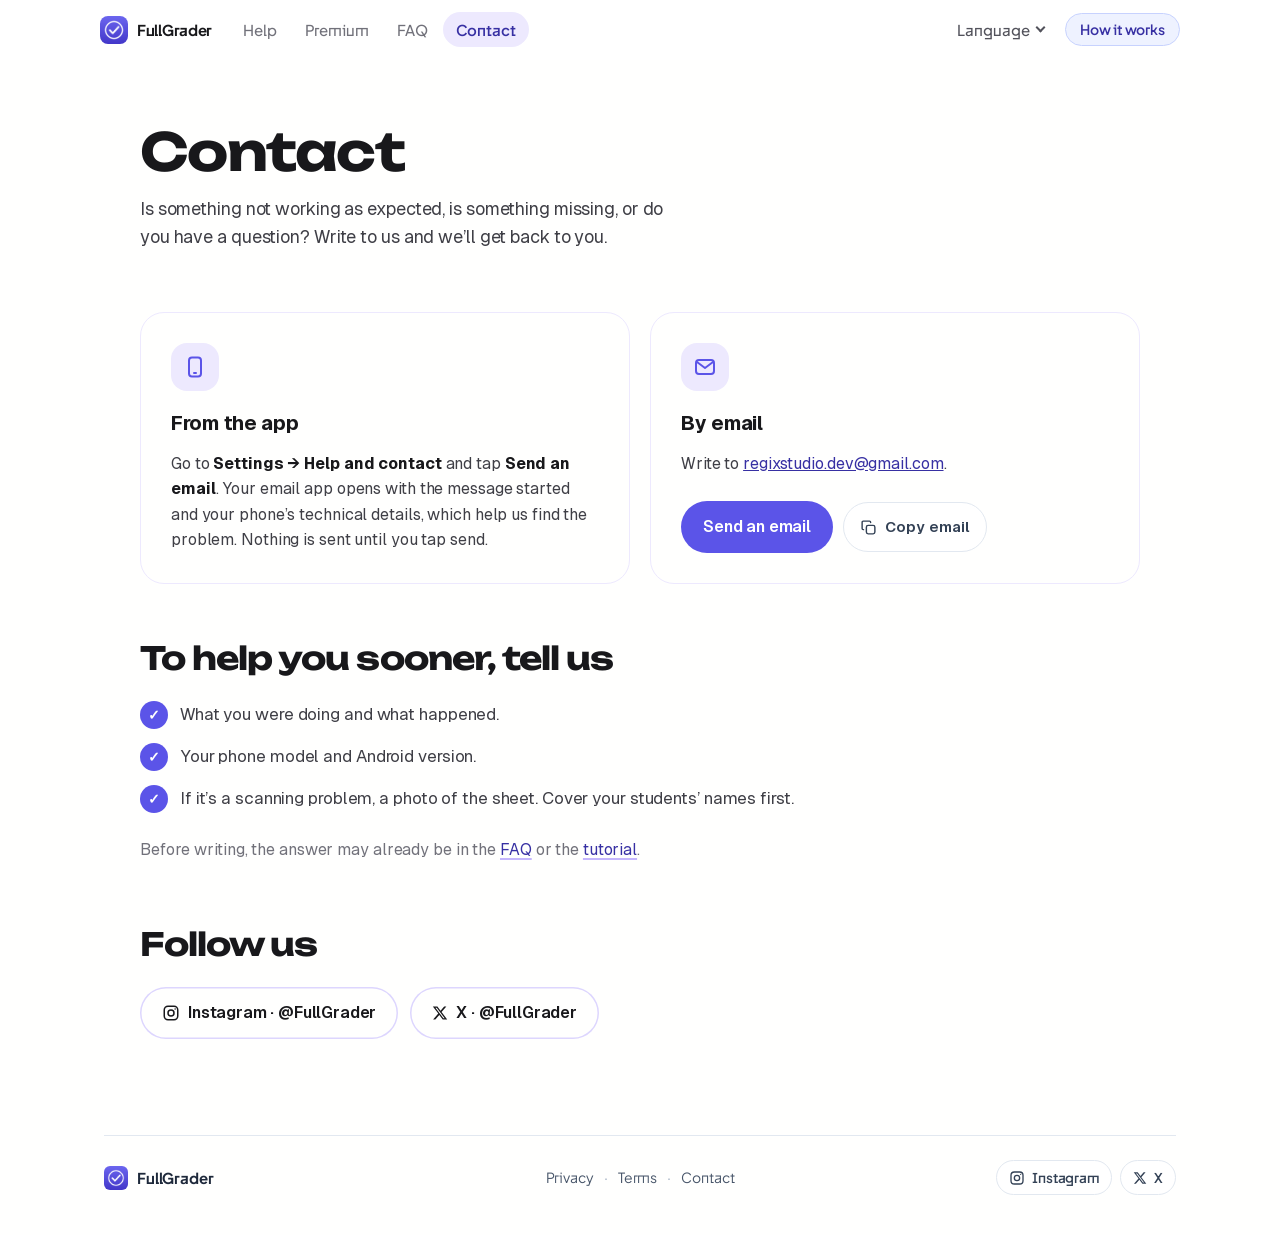
==== commit 79a5d92c: "Portada: treure llista d'espera Co-Authored-By: Claude Opus 5.5 <noreply@anthropic.com> Claude-Sessi" ====
--- a/contact/index.html
+++ b/contact/index.html
@@ -134,7 +134,7 @@
   </div>
 </main>
 <footer class="fg-foot"><div class="fg-foot-in"><a class="ff-brand" href="/"><img src="../icon.png" alt="" width="24" height="24"><span>FullGrader</span></a><nav class="ff-links" aria-label="Legal"><a href="../privacy/" data-nav="privacy">Privacidad</a><span aria-hidden="true">·</span><a href="../terms/" data-nav="terms">Condiciones</a><span aria-hidden="true">·</span><a href="../contact/" data-nav="contact">Contacto</a></nav><div class="ff-soc"><a href="https://www.instagram.com/FullGrader/" target="_blank" rel="noopener" aria-label="Instagram @FullGrader"><svg width="16" height="16" viewBox="0 0 24 24" fill="none" stroke="currentColor" stroke-width="2" aria-hidden="true"><rect x="3" y="3" width="18" height="18" rx="5"/><circle cx="12" cy="12" r="4"/><circle cx="17.5" cy="6.5" r="1" fill="currentColor" stroke="none"/></svg><span>Instagram</span></a><a href="https://x.com/FullGrader" target="_blank" rel="noopener" aria-label="X @FullGrader"><svg width="14" height="14" viewBox="0 0 24 24" fill="currentColor" aria-hidden="true"><path d="M18.244 2.25h3.308l-7.227 8.26 8.502 11.24H16.17l-5.214-6.817L4.99 21.75H1.68l7.73-8.835L1.254 2.25H8.08l4.713 6.231zm-1.161 17.52h1.833L7.084 4.126H5.117z"/></svg><span>X</span></a></div></div></footer>
-<script src="../topbar.js?v=20261113a"></script>
+<script src="../topbar.js?v=20261113b"></script>
 <script>FGBar.simple({"es": "Contacto · FullGrader", "ca": "Contacte · FullGrader", "gl": "Contacto · FullGrader", "eu": "Harremanetarako · FullGrader", "en": "Contact · FullGrader", "de": "Kontakt · FullGrader", "fr": "Contact · FullGrader", "it": "Contatti · FullGrader", "pt": "Contacto · FullGrader"});</script>
 <script src="../ui.js?v=20261113a"></script>
 <!-- Cloudflare Web Analytics --><script type='module' src='https://static.cloudflareinsights.com/beacon.min.js' data-cf-beacon='{"token": "ecd0814faef9474b99f98e1efa2c1651"}'></script><!-- End Cloudflare Web Analytics -->
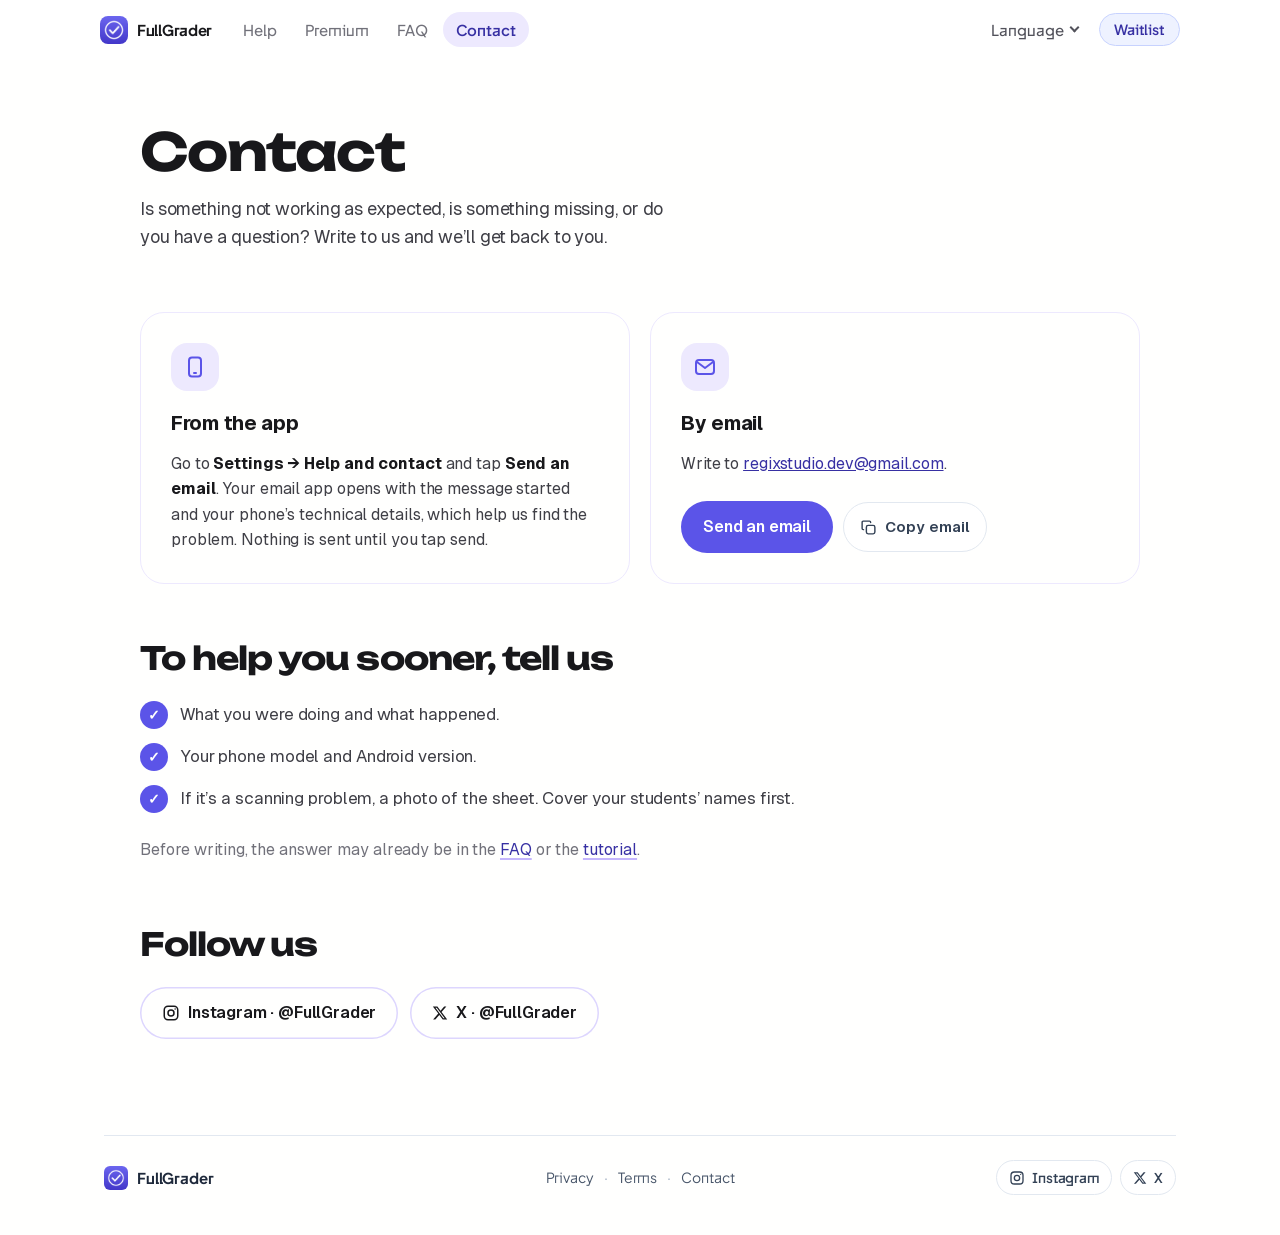
==== commit b516bfe0: "Llista d'espera amb Brevo Co-Authored-By: Claude Opus 5.5 <noreply@anthropic.com> Claude-Session: ht" ====
--- a/contact/index.html
+++ b/contact/index.html
@@ -134,7 +134,7 @@
   </div>
 </main>
 <footer class="fg-foot"><div class="fg-foot-in"><a class="ff-brand" href="/"><img src="../icon.png" alt="" width="24" height="24"><span>FullGrader</span></a><nav class="ff-links" aria-label="Legal"><a href="../privacy/" data-nav="privacy">Privacidad</a><span aria-hidden="true">·</span><a href="../terms/" data-nav="terms">Condiciones</a><span aria-hidden="true">·</span><a href="../contact/" data-nav="contact">Contacto</a></nav><div class="ff-soc"><a href="https://www.instagram.com/FullGrader/" target="_blank" rel="noopener" aria-label="Instagram @FullGrader"><svg width="16" height="16" viewBox="0 0 24 24" fill="none" stroke="currentColor" stroke-width="2" aria-hidden="true"><rect x="3" y="3" width="18" height="18" rx="5"/><circle cx="12" cy="12" r="4"/><circle cx="17.5" cy="6.5" r="1" fill="currentColor" stroke="none"/></svg><span>Instagram</span></a><a href="https://x.com/FullGrader" target="_blank" rel="noopener" aria-label="X @FullGrader"><svg width="14" height="14" viewBox="0 0 24 24" fill="currentColor" aria-hidden="true"><path d="M18.244 2.25h3.308l-7.227 8.26 8.502 11.24H16.17l-5.214-6.817L4.99 21.75H1.68l7.73-8.835L1.254 2.25H8.08l4.713 6.231zm-1.161 17.52h1.833L7.084 4.126H5.117z"/></svg><span>X</span></a></div></div></footer>
-<script src="../topbar.js?v=20261113b"></script>
+<script src="../topbar.js?v=20261113c"></script>
 <script>FGBar.simple({"es": "Contacto · FullGrader", "ca": "Contacte · FullGrader", "gl": "Contacto · FullGrader", "eu": "Harremanetarako · FullGrader", "en": "Contact · FullGrader", "de": "Kontakt · FullGrader", "fr": "Contact · FullGrader", "it": "Contatti · FullGrader", "pt": "Contacto · FullGrader"});</script>
 <script src="../ui.js?v=20261113a"></script>
 <!-- Cloudflare Web Analytics --><script type='module' src='https://static.cloudflareinsights.com/beacon.min.js' data-cf-beacon='{"token": "ecd0814faef9474b99f98e1efa2c1651"}'></script><!-- End Cloudflare Web Analytics -->
